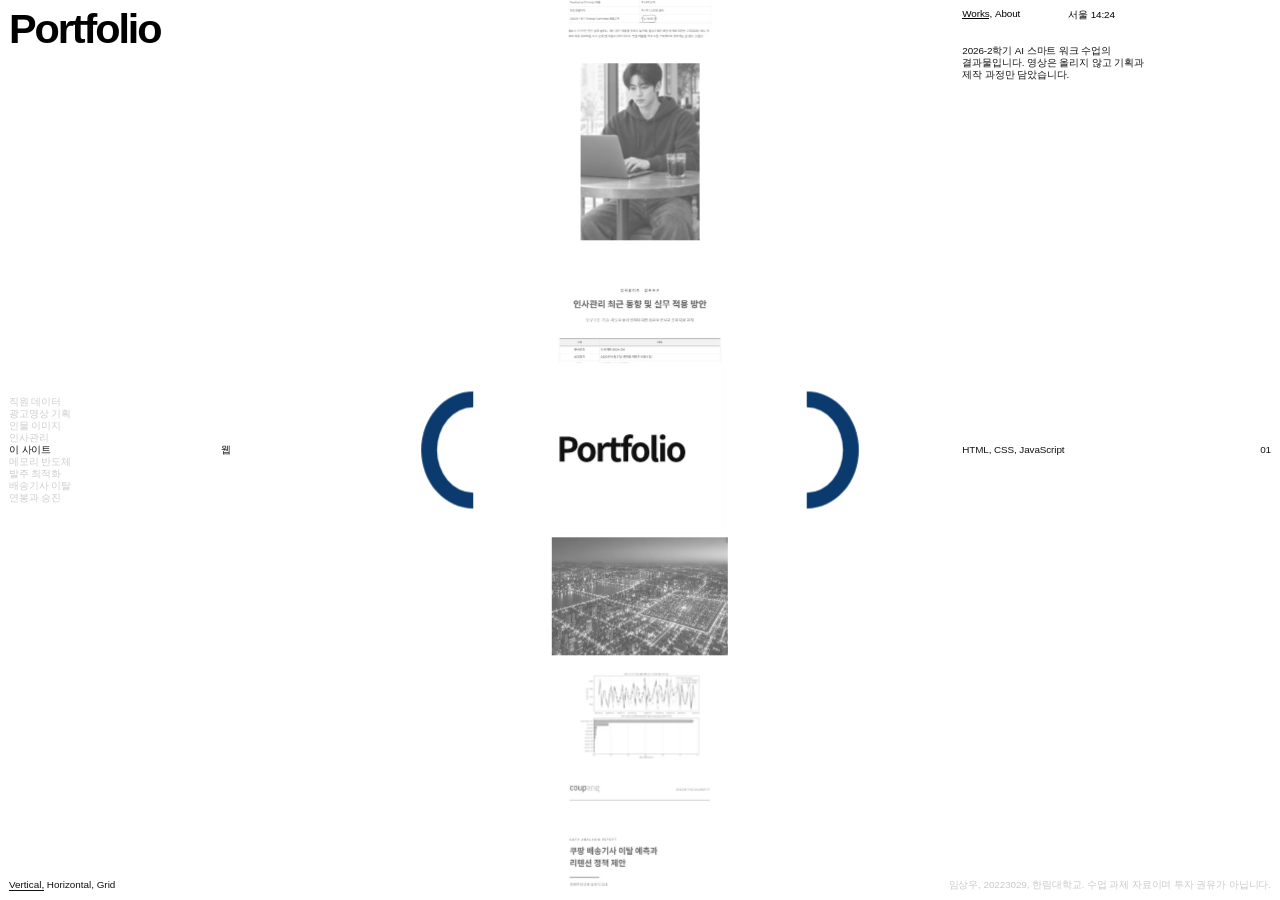
==== index.html @ 0a772821 "Add files via upload" ====
<!doctype html>
<html lang="ko" class="home-html">
<head>
<meta charset="utf-8">
<meta name="viewport" content="width=device-width, initial-scale=1">
<meta name="robots" content="noindex, nofollow">
<title>Portfolio | AI 스마트 워크</title>
<meta name="description" content="2026-2학기 AI 스마트 워크 수업의 결과물입니다.">
<link rel="icon" href="/favicon.svg" type="image/svg+xml">
<link rel="stylesheet" href="/assets/css/main.css">
</head>
<body class="home">
<a class="skip" href="#main">본문으로 건너뛰기</a>
<header id="header">
<a id="header-title" href="/" aria-label="Portfolio"><span>Portfolio</span></a>
<div id="header-right">
<div id="header-menu"><a href="/" class="is-on"><span>Works</span></a><a href="/about/"><span>About</span></a></div>
<div id="header-time"><span></span></div>
<div id="header-contact_"></div>
</div>
</header>
<div id="fix"><p id="fix-de"><span>2026-2학기 AI 스마트 워크 수업의 결과물입니다. 영상은 올리지 않고 기획과 제작 과정만 담았습니다.</span></p></div>
<main id="main" class="page_"><div class="page"><div id="ho-wo" style="--n:9">
<ul id="ho-items">
<li><a class="it" href="/works/personal-site/" aria-label="수업 결과물을 한 곳에 모으기" data-i="0" data-w="18.4" data-a="1" data-grid="1,2,2"><span class="im" style="aspect-ratio:1"><img src="/assets/img/personal-site/card.webp" alt="" width="640" height="640" decoding="async"></span><span class="cap"><span class="cap-t">수업 결과물을 한 곳에 모으기</span><span class="cap-m">웹, 9주차</span></span></a></li>
<li><a class="it" href="/works/semiconductor-report/" aria-label="AI의 심장, 한국 메모리 반도체" data-i="1" data-w="19.6" data-a="1.5" data-grid="1,6,2"><span class="im" style="aspect-ratio:1.5"><img src="/assets/img/semiconductor-report/card.webp" alt="" width="640" height="427" decoding="async"></span><span class="cap"><span class="cap-t">AI의 심장, 한국 메모리 반도체</span><span class="cap-m">종합, 중간 과제</span></span></a></li>
<li><a class="it" href="/works/rocketfresh-order-optimization/" aria-label="폐기와 품절 사이, 신선식품 발주량 정하기" data-i="2" data-w="13.2" data-a="1" data-grid="1,10,1"><span class="im" style="aspect-ratio:1"><img src="/assets/img/rocketfresh-order-optimization/card.webp" alt="" width="640" height="640" decoding="async"></span><span class="cap"><span class="cap-t">폐기와 품절 사이, 신선식품 발주량 정하기</span><span class="cap-m">데이터 분석, 8주차</span></span></a></li>
<li><a class="it" href="/works/driver-attrition-analysis/" aria-label="배송기사 3,000명은 왜 떠나는가" data-i="3" data-w="17.5" data-a="0.8" data-grid="2,4,1"><span class="im" style="aspect-ratio:0.8"><img src="/assets/img/driver-attrition-analysis/card.webp" alt="" width="640" height="800" decoding="async"></span><span class="cap"><span class="cap-t">배송기사 3,000명은 왜 떠나는가</span><span class="cap-m">데이터 분석, 7주차</span></span></a></li>
<li><a class="it" href="/works/promotion-salary-analysis/" aria-label="경력 1년마다 연봉 약 180.6만 원, 승진은 무엇이 가를까" data-i="4" data-w="13.2" data-a="0.67" data-grid="2,8,1"><span class="im" style="aspect-ratio:0.67"><img src="/assets/img/promotion-salary-analysis/card.webp" alt="" width="640" height="955" loading="lazy" decoding="async"></span><span class="cap"><span class="cap-t">경력 1년마다 연봉 약 180.6만 원, 승진은 무엇이 가를까</span><span class="cap-m">데이터 분석, 4-5주차</span></span></a></li>
<li><a class="it" href="/works/employee-data-analysis/" aria-label="직원 10,000명 데이터에 던진 네 가지 질문" data-i="5" data-w="18.4" data-a="1" data-grid="3,1,2"><span class="im" style="aspect-ratio:1"><img src="/assets/img/employee-data-analysis/card.webp" alt="" width="640" height="640" loading="lazy" decoding="async"></span><span class="cap"><span class="cap-t">직원 10,000명 데이터에 던진 네 가지 질문</span><span class="cap-m">데이터 분석</span></span></a></li>
<li><a class="it" href="/works/coupang-ad-video/" aria-label="쿠팡의 사업 확장을 담은 광고영상 기획" data-i="6" data-w="17.5" data-a="0.8" data-grid="3,6,1"><span class="im" style="aspect-ratio:0.8"><img src="/assets/img/coupang-ad-video/card.webp" alt="" width="640" height="800" loading="lazy" decoding="async"></span><span class="cap"><span class="cap-t">쿠팡의 사업 확장을 담은 광고영상 기획</span><span class="cap-m">영상 과제</span></span></a></li>
<li><a class="it" href="/works/image-generation/" aria-label="같은 인물을 8개 시점과 카페 장면으로" data-i="7" data-w="13.2" data-a="0.67" data-grid="4,3,1"><span class="im" style="aspect-ratio:0.67"><img src="/assets/img/image-generation/card.webp" alt="" width="640" height="955" loading="lazy" decoding="async"></span><span class="cap"><span class="cap-t">같은 인물을 8개 시점과 카페 장면으로</span><span class="cap-m">이미지, 3주차</span></span></a></li>
<li><a class="it" href="/works/hr-trend-report/" aria-label="인구, 기술, 제도가 함께 바뀔 때 인사관리는" data-i="8" data-w="19.6" data-a="1.5" data-grid="4,8,2"><span class="im" style="aspect-ratio:1.5"><img src="/assets/img/hr-trend-report/card.webp" alt="" width="640" height="427" loading="lazy" decoding="async"></span><span class="cap"><span class="cap-t">인구, 기술, 제도가 함께 바뀔 때 인사관리는</span><span class="cap-m">보고서, 1주차</span></span></a></li>
</ul>
<div id="ho-wo-0"><div id="ho-wo-0-ti" aria-hidden="true"><div><a href="/works/personal-site/" tabindex="-1">이 사이트</a><a href="/works/semiconductor-report/" tabindex="-1">메모리 반도체</a><a href="/works/rocketfresh-order-optimization/" tabindex="-1">발주 최적화</a><a href="/works/driver-attrition-analysis/" tabindex="-1">배송기사 이탈</a><a href="/works/promotion-salary-analysis/" tabindex="-1">연봉과 승진</a><a href="/works/employee-data-analysis/" tabindex="-1">직원 데이터</a><a href="/works/coupang-ad-video/" tabindex="-1">광고영상 기획</a><a href="/works/image-generation/" tabindex="-1">인물 이미지</a><a href="/works/hr-trend-report/" tabindex="-1">인사관리</a></div></div><div id="ho-wo-0-me_" aria-hidden="true"><div id="ho-wo-0-me"><div><span>웹</span><span>HTML, CSS, JavaScript</span><span>01</span></div><div><span>종합</span><span>GPT, Claude, Google Flow</span><span>02</span></div><div><span>데이터 분석</span><span>Python, pandas, statsmodels</span><span>03</span></div><div><span>데이터 분석</span><span>Python</span><span>04</span></div><div><span>데이터 분석</span><span>Python, scikit-learn, Antigravity</span><span>05</span></div><div><span>데이터 분석</span><span>Python, Claude, ChatGPT</span><span>06</span></div><div><span>영상 과제</span><span></span><span>07</span></div><div><span>이미지</span><span>3주차</span><span>08</span></div><div><span>보고서</span><span>1주차</span><span>09</span></div></div></div></div>
<div id="ho-wo-1"><div id="ho-wo-1-ti" aria-hidden="true"><div><a href="/works/personal-site/" tabindex="-1">이 사이트</a><a href="/works/semiconductor-report/" tabindex="-1">메모리 반도체</a><a href="/works/rocketfresh-order-optimization/" tabindex="-1">발주 최적화</a><a href="/works/driver-attrition-analysis/" tabindex="-1">배송기사 이탈</a><a href="/works/promotion-salary-analysis/" tabindex="-1">연봉과 승진</a><a href="/works/employee-data-analysis/" tabindex="-1">직원 데이터</a><a href="/works/coupang-ad-video/" tabindex="-1">광고영상 기획</a><a href="/works/image-generation/" tabindex="-1">인물 이미지</a><a href="/works/hr-trend-report/" tabindex="-1">인사관리</a></div></div><div id="ho-wo-1-me_" aria-hidden="true"><div id="ho-wo-1-me"><div><div><span>01</span><span>웹</span></div><div><span>02</span><span>종합</span></div><div><span>03</span><span>데이터 분석</span></div><div><span>04</span><span>데이터 분석</span></div><div><span>05</span><span>데이터 분석</span></div><div><span>06</span><span>데이터 분석</span></div><div><span>07</span><span>영상 과제</span></div><div><span>08</span><span>이미지</span></div><div><span>09</span><span>보고서</span></div></div><div class="l"><div></div></div></div></div></div>
<div id="ho-wo-2"><div id="ho-wo-2-cells" style="--rows:5" aria-hidden="true"><div style="grid-area:1/1">01</div><div style="grid-area:1/4">04</div><div style="grid-area:1/5">05</div><div style="grid-area:1/8">08</div><div style="grid-area:1/9">09</div><div style="grid-area:1/11">11</div><div style="grid-area:1/12">12</div><div style="grid-area:2/1">13</div><div style="grid-area:2/2">14</div><div style="grid-area:2/3">15</div><div style="grid-area:2/5">17</div><div style="grid-area:2/6">18</div><div style="grid-area:2/7">19</div><div style="grid-area:2/9">21</div><div style="grid-area:2/10">22</div><div style="grid-area:2/11">23</div><div style="grid-area:2/12">24</div><div style="grid-area:3/3">27</div><div style="grid-area:3/4">28</div><div style="grid-area:3/5">29</div><div style="grid-area:3/7">31</div><div style="grid-area:3/8">32</div><div style="grid-area:3/9">33</div><div style="grid-area:3/10">34</div><div style="grid-area:3/11">35</div><div style="grid-area:3/12">36</div><div style="grid-area:4/1">37</div><div style="grid-area:4/2">38</div><div style="grid-area:4/4">40</div><div style="grid-area:4/5">41</div><div style="grid-area:4/6">42</div><div style="grid-area:4/7">43</div><div style="grid-area:4/10">46</div><div style="grid-area:4/11">47</div><div style="grid-area:4/12">48</div><div style="grid-area:5/1">49</div><div style="grid-area:5/2">50</div><div style="grid-area:5/3">51</div><div style="grid-area:5/4">52</div><div style="grid-area:5/5">53</div><div style="grid-area:5/6">54</div><div style="grid-area:5/7">55</div><div style="grid-area:5/8">56</div><div style="grid-area:5/9">57</div><div style="grid-area:5/10">58</div><div style="grid-area:5/11">59</div><div style="grid-area:5/12">60</div></div><div id="ho-wo-2-ov" aria-hidden="true"><div class="hv" data-i="0"><figure class="r"><img src="/assets/img/personal-site/card.webp" alt="" width="640" height="640" decoding="async"></figure><div class="ti"><div>이 사이트</div></div><div class="me"><div><div>이 사이트</div></div><div><div>웹</div></div><div><div>HTML, CSS, JavaScript</div></div><div><div>02</div></div></div></div><div class="hv" data-i="1"><figure class="r"><img src="/assets/img/semiconductor-report/card.webp" alt="" width="640" height="427" decoding="async"></figure><div class="ti"><div>메모리 반도체</div></div><div class="me"><div><div>메모리 반도체</div></div><div><div>종합</div></div><div><div>GPT, Claude, Google Flow</div></div><div><div>06</div></div></div></div><div class="hv" data-i="2"><figure class="r"><img src="/assets/img/rocketfresh-order-optimization/card.webp" alt="" width="640" height="640" decoding="async"></figure><div class="ti"><div>발주 최적화</div></div><div class="me"><div><div>발주 최적화</div></div><div><div>데이터 분석</div></div><div><div>Python, pandas, statsmodels</div></div><div><div>10</div></div></div></div><div class="hv" data-i="3"><figure class="r"><img src="/assets/img/driver-attrition-analysis/card.webp" alt="" width="640" height="800" decoding="async"></figure><div class="ti"><div>배송기사 이탈</div></div><div class="me"><div><div>배송기사 이탈</div></div><div><div>데이터 분석</div></div><div><div>Python</div></div><div><div>16</div></div></div></div><div class="hv" data-i="4"><figure class="r"><img src="/assets/img/promotion-salary-analysis/card.webp" alt="" width="640" height="955" decoding="async"></figure><div class="ti"><div>연봉과 승진</div></div><div class="me"><div><div>연봉과 승진</div></div><div><div>데이터 분석</div></div><div><div>Python, scikit-learn, Antigravity</div></div><div><div>20</div></div></div></div><div class="hv" data-i="5"><figure class="r"><img src="/assets/img/employee-data-analysis/card.webp" alt="" width="640" height="640" decoding="async"></figure><div class="ti"><div>직원 데이터</div></div><div class="me"><div><div>직원 데이터</div></div><div><div>데이터 분석</div></div><div><div>Python, Claude, ChatGPT</div></div><div><div>25</div></div></div></div><div class="hv" data-i="6"><figure class="r"><img src="/assets/img/coupang-ad-video/card.webp" alt="" width="640" height="800" decoding="async"></figure><div class="ti"><div>광고영상 기획</div></div><div class="me"><div><div>광고영상 기획</div></div><div><div>영상 과제</div></div><div><div></div></div><div><div>30</div></div></div></div><div class="hv" data-i="7"><figure class="r"><img src="/assets/img/image-generation/card.webp" alt="" width="640" height="955" decoding="async"></figure><div class="ti"><div>인물 이미지</div></div><div class="me"><div><div>인물 이미지</div></div><div><div>이미지</div></div><div><div>3주차</div></div><div><div>39</div></div></div></div><div class="hv" data-i="8"><figure class="r"><img src="/assets/img/hr-trend-report/card.webp" alt="" width="640" height="427" decoding="async"></figure><div class="ti"><div>인사관리</div></div><div class="me"><div><div>인사관리</div></div><div><div>보고서</div></div><div><div>1주차</div></div><div><div>44</div></div></div></div></div></div>
<div id="ho-wo-mo" role="group" aria-label="보기 방식"><button type="button" id="ho-wo-mo-0" class="is-on" data-m="0">Vertical,</button> <button type="button" id="ho-wo-mo-1" data-m="1">Horizontal,</button> <button type="button" id="ho-wo-mo-2" data-m="2">Grid</button></div>
<footer id="ho-cp"><span>임상우, 20223029, 한림대학교. 수업 과제 자료이며 투자 권유가 아닙니다.</span></footer>
</div></div></main>
<div id="logo" aria-hidden="true"><svg viewBox="0 0 400 400" fill="none"><g id="logo-r"><path d="M222.2 0A177.8 200 0 0 1 222.2 400V346A123.8 146 0 0 0 222.2 54Z" fill="currentColor"/></g><g id="logo-l"><path d="M177.8 0A177.8 200 0 0 0 177.8 400V346A123.8 146 0 0 1 177.8 54Z" fill="currentColor"/></g></svg></div>
<script src="/assets/js/main.js" defer></script>
</body>
</html>
---- assets/css/main.css ----
/* 색: 베이스 흰색, 본문 검정, 강조 어두운 파랑 하나, 서브 회색, 구분선 */
:root {
  --bg: #ffffff;
  --ink: #111111;
  --navy: #0b3a6f;
  --sub: #64748b;
  --line: #e5e7eb;
  --font: "Malgun Gothic", "맑은 고딕", "Apple SD Gothic Neo", "Noto Sans KR", sans-serif;
  --ease: cubic-bezier(0.2, 0.7, 0.2, 1);

  /* 위계별 크기: 같은 위계는 같은 크기 */
  --fs-mark: clamp(56px, 9vw, 144px);
  --fs-title: clamp(34px, 6.2vw, 92px);
  --fs-statement: clamp(20px, 2.2vw, 30px);
  --fs-info: 28px;
  --fs-body: 16px;
  --fs-small: 13px;

  /* 간격: 8px 단위 */
  --s1: 8px;
  --s2: 16px;
  --s3: 24px;
  --s4: 40px;
  --s5: 64px;
  --s6: 96px;
  --gutter: clamp(20px, 3.2vw, 48px);

  /* 선택기 카드 크기 */
  --cw: clamp(220px, 21vw, 320px);
  --ch: calc(var(--cw) * 1.25);
  --hw: min(42svh, 36vw);
}

*, *::before, *::after { box-sizing: border-box; }
html { -webkit-text-size-adjust: 100%; }
body {
  margin: 0; background: var(--bg); color: var(--ink);
  font-family: var(--font); font-size: var(--fs-body); line-height: 1.7;
  word-break: keep-all; overflow-wrap: break-word;
}
img { display: block; max-width: 100%; height: auto; }
a { color: inherit; text-decoration: none; }
h1, h2, p, ul, ol, dl, dd, figure { margin: 0; }
ul, ol { padding: 0; }
button { font: inherit; color: inherit; }
:focus-visible { outline: 2px solid var(--navy); outline-offset: 3px; }

.wrap { width: 100%; max-width: 1320px; margin: 0 auto; padding-left: var(--gutter); padding-right: var(--gutter); }
.skip { position: absolute; left: var(--s2); top: -64px; background: var(--navy); color: #fff; padding: var(--s1) var(--s2); z-index: 20; }
.skip:focus { top: var(--s1); }

/* ===== 홈과 About: 프로젝트 선택기 (레퍼런스에서 측정한 격자와 동작 값 기준) ===== */
.home-html { font-size: max(0.694444vw, 9px); }
.home-html body { overscroll-behavior: none; }
:root { --g: 1rem; --m-x: 1rem; --m-y: 1rem; --c: calc((100vw - var(--g) * 13) / 12); --expo: cubic-bezier(0.16, 1, 0.3, 1); --expo2: cubic-bezier(0.19, 1, 0.22, 1); }

/* 헤더 */
#header { position: fixed; top: var(--m-y); inset-inline: var(--m-x); display: flex; justify-content: space-between; z-index: 30; pointer-events: none; color: #fff; mix-blend-mode: difference; }
#header-title { display: block; max-width: calc(var(--c) * 2 + var(--g) * 2); overflow: hidden; pointer-events: all; }
#header-title span { display: block; font-size: 4.6rem; font-weight: 700; line-height: 1; letter-spacing: -0.05em; padding-bottom: 0.4rem; transform: translateY(120%); transition: transform 1.1s var(--expo); }
html.is-in #header-title span { transform: none; }
#header-right { display: flex; align-items: flex-start; gap: var(--g); }
#header-right > * { width: var(--c); }
#header-menu, #header-time, #header-contact_ { overflow: hidden; }
#header-menu { display: flex; pointer-events: all; }
#header-menu > a:not(:last-child)::after { content: ",\00a0"; }
#header-menu > a, #header-time > span { display: inline-block; transform: translateY(110%); transition: transform 0.9s var(--expo); }
#header-menu > a { position: relative; height: 1.2lh; line-height: 1; }
#header-menu > a:nth-child(2) { transition-delay: 0.06s; }
#header-time > span { transition-delay: 0.12s; }
html.is-in #header-menu > a, html.is-in #header-time > span { transform: none; }
#header-menu > a span { position: relative; overflow: hidden; }
#header-menu > a span::before { content: ""; position: absolute; left: 0; bottom: 0; width: 100%; height: 1px; border-bottom: 0.1rem solid; transform-origin: right; transform: scaleX(0); transition: transform 0.8s var(--expo2); will-change: transform; }
#header-menu > a.is-on > span::before, #header-menu > a:hover > span::before { transform-origin: left; transform: scaleX(1); }

/* 소개 문구 */
#fix { position: fixed; top: 5rem; right: calc(var(--c) + var(--g) * 3); width: calc(var(--c) * 2); z-index: 25; }
#fix-de { overflow: hidden; }
#fix-de span { display: block; transform: translateY(110%); transition: transform 1s var(--expo) 0.15s; }
html.is-in #fix-de span { transform: none; }
#fix.is-out #fix-de span { transform: translateY(110%); transition-delay: 0s; }

/* 저작권 */
#ho-cp { position: fixed; right: var(--g); bottom: var(--g); max-width: calc(var(--c) * 4 + var(--g) * 3); text-align: right; color: #c9c9c9; z-index: 5; }

/* 보기 전환 */
#ho-wo-mo { position: fixed; left: var(--g); bottom: var(--g); overflow: hidden; z-index: 5; }
#ho-wo-mo > button { position: relative; display: inline-block; font: inherit; color: inherit; background: none; border: 0; padding: 0; cursor: pointer; transform: translateY(110%); transition: transform 0.9s var(--expo); }
#ho-wo-mo > button:nth-child(2) { transition-delay: 0.05s; }
#ho-wo-mo > button:nth-child(3) { transition-delay: 0.1s; }
html.is-in #ho-wo-mo > button { transform: none; }
#ho-wo-mo > button::before { content: ""; position: absolute; left: 0; bottom: 0; width: 100%; height: 1px; border-bottom: 1.34px solid; transform-origin: right; transform: scaleX(0); transition: transform 0.8s var(--expo); }
#ho-wo-mo > button.is-on::before { transform-origin: left; transform: scaleX(1); }

/* 가운데 괄호 */
#logo { position: fixed; top: 50%; left: 50%; transform: translate(-50%, -50%); z-index: 20; pointer-events: none; color: var(--navy); }
#logo > svg { display: block; width: 13rem; aspect-ratio: 1; overflow: visible; }
#logo #logo-l, #logo #logo-r { transition: transform 1s var(--expo); }
#logo.is-spread #logo-l { transform: translate(-137%); }
#logo.is-spread #logo-r { transform: translate(137%); }

/* 항목 */
#ho-items { list-style: none; margin: 0; padding: 0; }
.it { display: block; }
.im { position: relative; display: block; overflow: hidden; background: #f3f4f6; }
.im img { display: block; width: 100%; height: 100%; object-fit: cover; }

/* ----- 데스크톱: 한 화면에 고정된 선택기 ----- */
html.desk, html.desk body { height: 100svh; overflow: hidden; }
html.desk body { font-size: 1.1rem; line-height: 1.2; letter-spacing: -0.01em; }
html.desk main#main { position: absolute; inset: 0; overflow: hidden; }
html.desk .page, html.desk #ho-wo { position: absolute; inset: 0; }
html.desk .it { position: absolute; left: 0; top: 0; transform-origin: 50% 50%; will-change: transform, opacity; }
html.desk .im { position: absolute; inset: 0; }
html.desk .im img { position: absolute; left: 0; top: -5%; height: 110%; }
html.desk .cap { display: none; }
html.desk .it.is-hv .im::after { content: ""; position: absolute; inset: 0.1rem; border: 0.1rem solid rgba(0, 0, 0, 0.1); }

html.desk #ho-wo-0, html.desk #ho-wo-1, html.desk #ho-wo-2 { position: absolute; inset: 0; pointer-events: none; }
html.desk #ho-wo-0 a, html.desk #ho-wo-1 a { pointer-events: auto; }

/* Vertical: 왼쪽 목록과 가운데 메타 줄 */
#ho-wo-0-ti { position: fixed; top: 50%; left: var(--g); width: calc(var(--c) * 2 + var(--g)); height: calc(var(--n) * 1.32rem); transform: translateY(-50%); overflow: hidden; line-height: 1.2; z-index: 4; }
#ho-wo-0-ti > div { display: flex; flex-direction: column; align-items: flex-start; transform: translateY(110%); transition: transform 1s var(--expo); }
#ho-wo-0-ti a { display: block; white-space: nowrap; opacity: 0.21; }
#ho-wo-0-me_ { position: fixed; top: 50%; left: calc(var(--c) * 2 + var(--g) * 3); width: calc(var(--c) * 10 + var(--g) * 9); height: 1.32rem; overflow: hidden; pointer-events: none; line-height: 1.2; transform: translateY(-50%); z-index: 4; }
#ho-wo-0-me { position: absolute; inset: 0; transform: translateY(110%); transition: transform 1s var(--expo); }
#ho-wo-0-me > div { position: absolute; display: flex; opacity: 0; top: 50%; left: 0; transform: translateY(-50%); white-space: nowrap; }
#ho-wo-0-me > div.is-on { opacity: 1; }
#ho-wo-0-me > div > span:first-child { width: calc(var(--c) * 7 + var(--g) * 7); }
#ho-wo-0-me > div > span:nth-child(2) { width: calc(var(--c) * 2 + var(--g) * 2); }
#ho-wo-0-me > div > span:nth-child(3) { width: var(--c); text-align: right; }
#ho-wo[data-mode="0"] #ho-wo-0-ti > div, #ho-wo[data-mode="0"] #ho-wo-0-me { transform: none; }

/* Horizontal: 오른쪽 아래 목록과 메타 줄 */
#ho-wo-1-ti { position: fixed; right: var(--g); bottom: calc(11.825rem - var(--n) * 0.66rem); width: calc(var(--c) * 3 + var(--g) * 2); height: calc(var(--n) * 1.32rem); overflow: hidden; line-height: 1.2; z-index: 4; }
#ho-wo-1-ti > div { display: flex; flex-direction: column; align-items: flex-start; transform: translateY(110%); transition: transform 1s var(--expo); }
#ho-wo-1-ti a { display: block; white-space: nowrap; opacity: 0.21; }
#ho-wo-1-me_ { position: fixed; right: var(--g); bottom: var(--g); width: calc(var(--c) * 6 + var(--g) * 5); height: 24.5rem; pointer-events: none; z-index: 4; }
#ho-wo-1-me { position: absolute; overflow: hidden; width: 100%; height: 1.32rem; top: calc(50% + 1.425rem); left: 0; transform: translateY(-50%); }
#ho-wo-1-me > div:first-child { position: absolute; inset: 0; transform: translateY(110%); transition: transform 1s var(--expo); }
#ho-wo-1-me > div:first-child > div { position: absolute; display: flex; opacity: 0; justify-content: space-between; width: 100%; height: 100%; top: 0; left: 0; }
#ho-wo-1-me > div:first-child > div.is-on { opacity: 1; }
#ho-wo-1-me .l { position: absolute; bottom: 0; width: 100%; }
#ho-wo-1-me .l > div { border-bottom: 1px solid #c9c9c9; transform-origin: right; transform: scaleX(0); transition: transform 0.8s var(--expo); }
#ho-wo[data-mode="1"] #ho-wo-1-me .l > div { transform-origin: left; transform: scaleX(1); }
#ho-wo[data-mode="1"] #ho-wo-1-ti > div, #ho-wo[data-mode="1"] #ho-wo-1-me > div:first-child { transform: none; }

/* Grid: 칸 번호와 가운데 미리보기 */
#ho-wo-2-cells { position: absolute; left: 0; top: 0; width: 100%; padding: calc(var(--g) * 3) var(--g); display: grid; grid-template-columns: repeat(12, var(--c)); grid-auto-rows: var(--ch, 163px); gap: 8rem var(--g); opacity: 0; transition: opacity 0.8s var(--expo); will-change: transform; }
#ho-wo-2-cells > div { opacity: 0.3; }
#ho-wo[data-mode="2"] #ho-wo-2-cells { opacity: 1; }
#ho-wo-2-ov { pointer-events: none; }
.hv .r { position: fixed; top: 50%; left: 50%; width: var(--c); margin: 0; overflow: hidden; z-index: 2; transform: translate(-50%, -50%); clip-path: inset(50%); transition: clip-path 0.8s var(--expo); }
.hv.is-on .r { clip-path: inset(0%); }
.hv .r img { display: block; width: 100%; height: auto; transform: scale(1.15); transition: transform 1.6s var(--expo); }
.hv.is-on .r img { transform: scale(1); }
.hv .ti { position: fixed; bottom: 0; left: 50%; transform: translateX(-50%); font-size: 8rem; line-height: 1; letter-spacing: -0.03em; white-space: nowrap; text-align: center; overflow: hidden; padding-bottom: 0.6rem; z-index: 3; }
.hv .ti > div { transform: translateY(110%); transition: transform 0.9s var(--expo); }
.hv .me { position: fixed; top: 50%; left: var(--g); right: var(--g); display: flex; gap: var(--g); transform: translateY(-50%); z-index: 3; white-space: nowrap; }
.hv .me > div { overflow: hidden; }
.hv .me > div:first-child, .hv .me > div:nth-child(2) { width: calc(var(--c) * 2 + var(--g)); }
.hv .me > div:nth-child(3) { margin-left: calc(var(--c) * 5 + var(--g) * 5); }
.hv .me > div:nth-child(4) { margin-left: auto; }
.hv .me > div > div { transform: translateY(110%); transition: transform 0.9s var(--expo); }

/* About */
.about-page #header-title span { font-size: 2.6rem; padding-bottom: 0.2rem; }
.ab #ab-co-ma { position: relative; padding: 5rem var(--g) 0; letter-spacing: -0.03em; font-size: 4rem; line-height: 1.3; }
.ab #ab-co-ma > div { width: calc(var(--c) * 7.525 + var(--g) * 6); }
.ab #ab-co-ma p + p { margin-top: 1lh; }

/* ----- 모바일과 스크립트 없음: 위에서 아래로 읽는 격자 ----- */
html:not(.desk).home-html { font-size: 100%; }
html:not(.desk) #header { position: static; mix-blend-mode: normal; color: var(--ink); display: grid; gap: var(--s2); padding: var(--s3) var(--gutter) var(--s2); pointer-events: auto; }
html:not(.desk) #header-title span, html:not(.desk) #header-menu > a, html:not(.desk) #header-time > span { transform: none; }
html:not(.desk) #header-title { max-width: none; }
html:not(.desk) #header-title span { font-size: 44px; }
html:not(.desk) #header-right { gap: var(--s3); }
html:not(.desk) #header-right > * { width: auto; }
html:not(.desk) #header-menu > a span::before { display: none; }
html:not(.desk) #header-time, html:not(.desk) #header-contact_ { display: none; }
html:not(.desk) #fix { position: static; width: auto; padding: 0 var(--gutter) var(--s4); font-size: 14px; color: var(--sub); }
html:not(.desk) #fix-de span { transform: none; }
html:not(.desk) #ho-items { display: grid; grid-template-columns: repeat(2, minmax(0, 1fr)); gap: var(--s4) var(--s2); padding: 0 var(--gutter); }
html:not(.desk) .im { width: 100%; }
html:not(.desk) .cap { display: block; margin-top: var(--s1); }
html:not(.desk) .cap-t { display: block; font-weight: 700; line-height: 1.4; letter-spacing: -0.02em; }
html:not(.desk) .cap-m { display: block; margin-top: 4px; color: var(--sub); font-size: var(--fs-small); }
html:not(.desk) #ho-wo-0, html:not(.desk) #ho-wo-1, html:not(.desk) #ho-wo-2, html:not(.desk) #ho-wo-mo, html:not(.desk) #logo { display: none; }
html:not(.desk) #ho-cp { position: static; max-width: none; text-align: left; padding: var(--s5) var(--gutter) var(--s4); font-size: var(--fs-small); color: var(--sub); }
html:not(.desk) .ab #ab-co-ma { font-size: 24px; padding: var(--s3) var(--gutter) 0; }
html:not(.desk) .ab #ab-co-ma > div { width: auto; }
@media (min-width: 641px) and (max-width: 960px) { html:not(.desk) #ho-items { grid-template-columns: repeat(3, minmax(0, 1fr)); } }

/* ===== 상세 페이지 ===== */
.bar { display: flex; justify-content: space-between; align-items: center; height: 72px; padding: 0 var(--gutter); max-width: 1320px; margin: 0 auto; }
.bar-mark { font-weight: 700; font-size: 18px; }
.bar nav { display: flex; gap: var(--s3); }
.bar nav a { border-bottom: 1px solid transparent; }
.bar nav a:hover { color: var(--navy); border-bottom-color: var(--navy); }

.c-hero { padding-top: var(--s5); }
.c-count { color: var(--sub); font-size: var(--fs-small); }
.c-title { margin-top: var(--s3); font-size: var(--fs-title); font-weight: 700; line-height: 1.14; letter-spacing: -0.04em; max-width: 13em; }
.c-meta { display: grid; grid-template-columns: repeat(auto-fit, minmax(160px, 1fr)); gap: var(--s3); margin-top: var(--s5); padding-top: var(--s2); border-top: 1px solid var(--ink); }
.c-meta dt { font-size: var(--fs-small); font-weight: 700; }
.c-meta dd { margin: 4px 0 0; color: var(--sub); font-size: 14px; }
.c-lead { margin-top: var(--s5); }
.c-lead p { font-size: var(--fs-statement); line-height: 1.5; letter-spacing: -0.02em; max-width: 24em; }
.c-lead-link { margin-top: var(--s3); color: var(--sub); }
.c-full { margin: var(--s5) 0 0; }
.c-full img { width: 100%; }
.c-full figcaption { margin-top: var(--s1); color: var(--sub); font-size: var(--fs-small); }
.zoom { display: block; cursor: zoom-in; }

.c-grid { display: grid; grid-template-columns: minmax(120px, 1fr) 3fr; gap: var(--s4); padding-top: var(--s6); }
.c-label { font-size: var(--fs-small); font-weight: 700; line-height: 1.7; padding-top: 8px; }
.c-statement { font-size: var(--fs-statement); line-height: 1.5; letter-spacing: -0.02em; max-width: 26em; }
.steps { list-style: none; margin: 0; max-width: 760px; border-top: 1px solid var(--line); }
.steps li { display: grid; grid-template-columns: 56px minmax(0, 1fr); gap: var(--s2); padding: var(--s2) 0; border-bottom: 1px solid var(--line); }
.steps .n { color: var(--sub); font-size: 14px; line-height: 1.9; }
.steps .t { font-size: 18px; line-height: 1.7; }
.steps.plain li { grid-template-columns: minmax(0, 1fr); }
.steps.plain .n { display: none; }

.result { padding-top: var(--s6); }
.result .note { margin-top: var(--s1); color: var(--sub); }
.gal { display: grid; gap: var(--s3); margin-top: var(--s4); }
.gal.landscape { grid-template-columns: 1fr; }
.gal.landscape.two { grid-template-columns: repeat(2, minmax(0, 1fr)); }
.gal.portrait { grid-template-columns: repeat(3, minmax(0, 1fr)); }
.gal figure img { width: 100%; border: 1px solid var(--line); }
.gal.portrait figure img { aspect-ratio: 3 / 4; object-fit: contain; background: #fff; }
figcaption { margin-top: var(--s1); color: var(--sub); font-size: var(--fs-small); line-height: 1.5; }

.c-next { margin-top: var(--s6); padding-bottom: var(--s6); }
.c-next::before { content: ""; display: block; border-top: 1px solid var(--line); margin-bottom: var(--s4); }
.c-next a { display: block; }
.c-next-label { display: block; color: var(--sub); font-size: var(--fs-small); }
.c-next-title { display: block; margin-top: var(--s2); font-size: var(--fs-title); font-weight: 700; line-height: 1.14; letter-spacing: -0.04em; max-width: 13em; }
.c-next a:hover .c-next-title { color: var(--navy); }

/* 확대 보기 */
dialog.lb { border: 0; padding: 0; background: transparent; max-width: 96vw; max-height: 96vh; }
dialog.lb::backdrop { background: rgba(17, 17, 17, 0.82); }
dialog.lb img { max-width: 96vw; max-height: 92vh; width: auto; height: auto; background: #fff; }
dialog.lb button { display: block; margin: 0 0 var(--s1) auto; font-size: 14px; color: #fff; background: transparent; border: 1px solid #fff; border-radius: 4px; padding: 6px 12px; cursor: pointer; }

@media (max-width: 960px) {
  .c-grid { grid-template-columns: 1fr; gap: var(--s2); padding-top: var(--s5); }
  .gal.portrait { grid-template-columns: repeat(2, minmax(0, 1fr)); }
}
@media (max-width: 640px) {
  .gal.landscape.two { grid-template-columns: 1fr; }
  .steps li { grid-template-columns: 40px minmax(0, 1fr); }
}
@media (prefers-reduced-motion: reduce) {
  #header-title span, #header-menu > a, #header-time > span, #fix-de span, #ho-wo-mo > button, #logo #logo-l, #logo #logo-r { transition: none !important; }
}
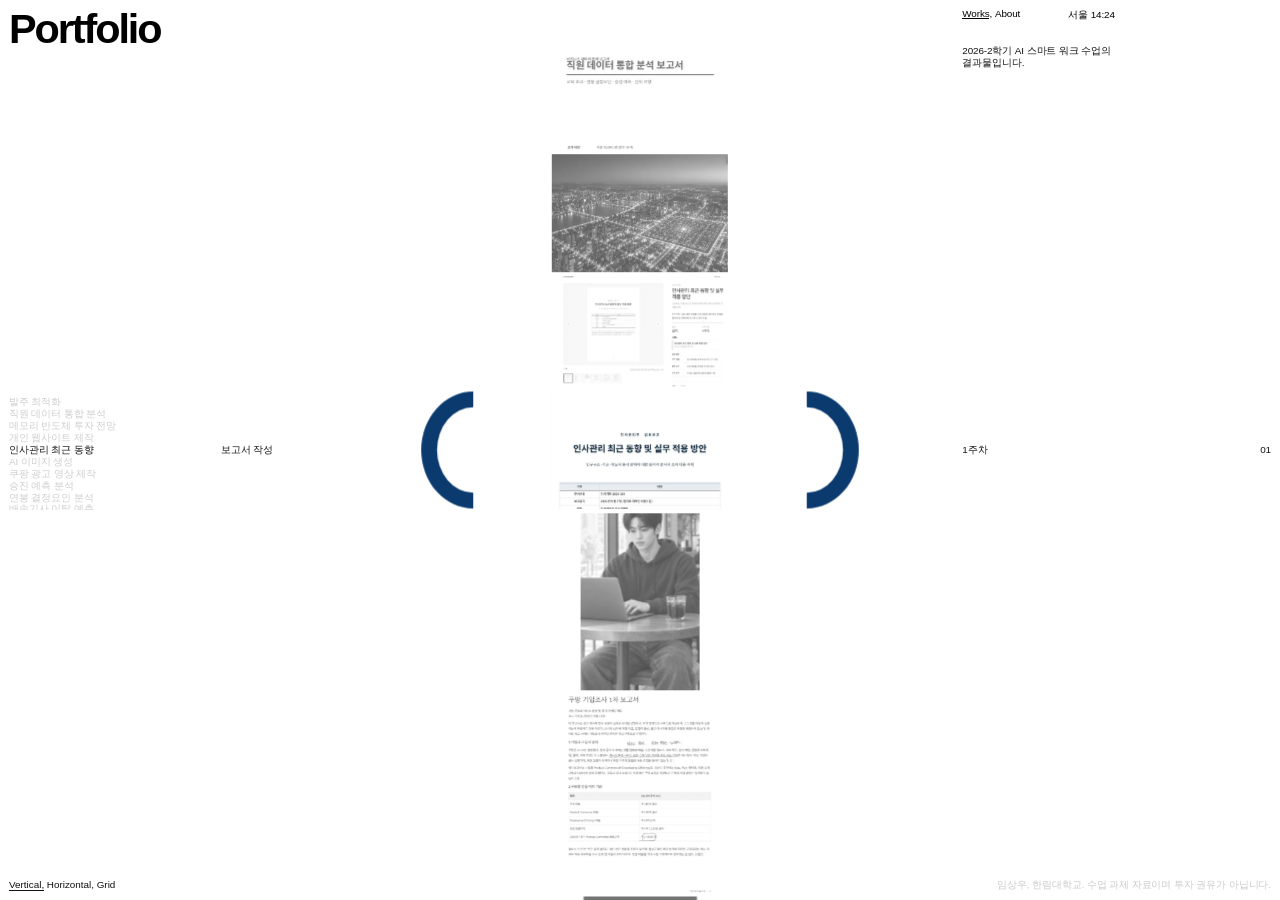
==== commit 508f42f0: "사이트 내용 정리와 개인 웹사이트 제작 항목 추가 프롬프트를 사용 프롬프트 형식으로 재정리하고, 문의하기와 상세 페이지 개편을 반영. 웹사이트 구축 섹션에 개인 웹사이트 제작 항목" ====
--- a/index.html
+++ b/index.html
@@ -6,6 +6,10 @@
 <meta name="robots" content="noindex, nofollow">
 <title>Portfolio | AI 스마트 워크</title>
 <meta name="description" content="2026-2학기 AI 스마트 워크 수업의 결과물입니다.">
+<meta property="og:title" content="Portfolio | AI 스마트 워크">
+<meta property="og:description" content="2026-2학기 AI 스마트 워크 수업의 결과물입니다.">
+<meta property="og:type" content="website">
+<meta name="theme-color" content="#ffffff">
 <link rel="icon" href="/favicon.svg" type="image/svg+xml">
 <link rel="stylesheet" href="/assets/css/main.css">
 </head>
@@ -19,24 +23,25 @@
 <div id="header-contact_"></div>
 </div>
 </header>
-<div id="fix"><p id="fix-de"><span>2026-2학기 AI 스마트 워크 수업의 결과물입니다. 영상은 올리지 않고 기획과 제작 과정만 담았습니다.</span></p></div>
-<main id="main" class="page_"><div class="page"><div id="ho-wo" style="--n:9">
+<div id="fix"><p id="fix-de"><span>2026-2학기 AI 스마트 워크 수업의 결과물입니다.</span></p></div>
+<main id="main" class="page_"><div class="page"><div id="ho-wo" style="--n:10">
 <ul id="ho-items">
-<li><a class="it" href="/works/personal-site/" aria-label="수업 결과물을 한 곳에 모으기" data-i="0" data-w="18.4" data-a="1" data-grid="1,2,2"><span class="im" style="aspect-ratio:1"><img src="/assets/img/personal-site/card.webp" alt="" width="640" height="640" decoding="async"></span><span class="cap"><span class="cap-t">수업 결과물을 한 곳에 모으기</span><span class="cap-m">웹, 9주차</span></span></a></li>
-<li><a class="it" href="/works/semiconductor-report/" aria-label="AI의 심장, 한국 메모리 반도체" data-i="1" data-w="19.6" data-a="1.5" data-grid="1,6,2"><span class="im" style="aspect-ratio:1.5"><img src="/assets/img/semiconductor-report/card.webp" alt="" width="640" height="427" decoding="async"></span><span class="cap"><span class="cap-t">AI의 심장, 한국 메모리 반도체</span><span class="cap-m">종합, 중간 과제</span></span></a></li>
-<li><a class="it" href="/works/rocketfresh-order-optimization/" aria-label="폐기와 품절 사이, 신선식품 발주량 정하기" data-i="2" data-w="13.2" data-a="1" data-grid="1,10,1"><span class="im" style="aspect-ratio:1"><img src="/assets/img/rocketfresh-order-optimization/card.webp" alt="" width="640" height="640" decoding="async"></span><span class="cap"><span class="cap-t">폐기와 품절 사이, 신선식품 발주량 정하기</span><span class="cap-m">데이터 분석, 8주차</span></span></a></li>
-<li><a class="it" href="/works/driver-attrition-analysis/" aria-label="배송기사 3,000명은 왜 떠나는가" data-i="3" data-w="17.5" data-a="0.8" data-grid="2,4,1"><span class="im" style="aspect-ratio:0.8"><img src="/assets/img/driver-attrition-analysis/card.webp" alt="" width="640" height="800" decoding="async"></span><span class="cap"><span class="cap-t">배송기사 3,000명은 왜 떠나는가</span><span class="cap-m">데이터 분석, 7주차</span></span></a></li>
-<li><a class="it" href="/works/promotion-salary-analysis/" aria-label="경력 1년마다 연봉 약 180.6만 원, 승진은 무엇이 가를까" data-i="4" data-w="13.2" data-a="0.67" data-grid="2,8,1"><span class="im" style="aspect-ratio:0.67"><img src="/assets/img/promotion-salary-analysis/card.webp" alt="" width="640" height="955" loading="lazy" decoding="async"></span><span class="cap"><span class="cap-t">경력 1년마다 연봉 약 180.6만 원, 승진은 무엇이 가를까</span><span class="cap-m">데이터 분석, 4-5주차</span></span></a></li>
-<li><a class="it" href="/works/employee-data-analysis/" aria-label="직원 10,000명 데이터에 던진 네 가지 질문" data-i="5" data-w="18.4" data-a="1" data-grid="3,1,2"><span class="im" style="aspect-ratio:1"><img src="/assets/img/employee-data-analysis/card.webp" alt="" width="640" height="640" loading="lazy" decoding="async"></span><span class="cap"><span class="cap-t">직원 10,000명 데이터에 던진 네 가지 질문</span><span class="cap-m">데이터 분석</span></span></a></li>
-<li><a class="it" href="/works/coupang-ad-video/" aria-label="쿠팡의 사업 확장을 담은 광고영상 기획" data-i="6" data-w="17.5" data-a="0.8" data-grid="3,6,1"><span class="im" style="aspect-ratio:0.8"><img src="/assets/img/coupang-ad-video/card.webp" alt="" width="640" height="800" loading="lazy" decoding="async"></span><span class="cap"><span class="cap-t">쿠팡의 사업 확장을 담은 광고영상 기획</span><span class="cap-m">영상 과제</span></span></a></li>
-<li><a class="it" href="/works/image-generation/" aria-label="같은 인물을 8개 시점과 카페 장면으로" data-i="7" data-w="13.2" data-a="0.67" data-grid="4,3,1"><span class="im" style="aspect-ratio:0.67"><img src="/assets/img/image-generation/card.webp" alt="" width="640" height="955" loading="lazy" decoding="async"></span><span class="cap"><span class="cap-t">같은 인물을 8개 시점과 카페 장면으로</span><span class="cap-m">이미지, 3주차</span></span></a></li>
-<li><a class="it" href="/works/hr-trend-report/" aria-label="인구, 기술, 제도가 함께 바뀔 때 인사관리는" data-i="8" data-w="19.6" data-a="1.5" data-grid="4,8,2"><span class="im" style="aspect-ratio:1.5"><img src="/assets/img/hr-trend-report/card.webp" alt="" width="640" height="427" loading="lazy" decoding="async"></span><span class="cap"><span class="cap-t">인구, 기술, 제도가 함께 바뀔 때 인사관리는</span><span class="cap-m">보고서, 1주차</span></span></a></li>
+<li><a class="it" href="/works/hr-trend-report/" aria-label="인사관리 최근 동향 및 실무 적용 방안" data-i="0" data-w="19.6" data-a="1.5" data-grid="1,2,2"><span class="im" style="aspect-ratio:1.5"><img src="/assets/img/hr-trend-report/card.webp" alt="" width="640" height="427" decoding="async"></span><span class="cap"><span class="cap-t">인사관리 최근 동향 및 실무 적용 방안</span><span class="cap-m">보고서 작성, 1주차</span></span></a></li>
+<li><a class="it" href="/works/image-generation/" aria-label="AI 이미지 생성" data-i="1" data-w="13.2" data-a="0.67" data-grid="1,6,1"><span class="im" style="aspect-ratio:0.67"><img src="/assets/img/image-generation/card.webp" alt="" width="640" height="955" decoding="async"></span><span class="cap"><span class="cap-t">AI 이미지 생성</span><span class="cap-m">이미지 및 영상 생성, 3주차</span></span></a></li>
+<li><a class="it" href="/works/coupang-ad-video/" aria-label="쿠팡 광고 영상 제작 보고서" data-i="2" data-w="17.5" data-a="0.8" data-grid="1,9,1"><span class="im" style="aspect-ratio:0.8"><img src="/assets/img/coupang-ad-video/card.webp" alt="" width="640" height="800" decoding="async"></span><span class="cap"><span class="cap-t">쿠팡 광고 영상 제작 보고서</span><span class="cap-m">이미지 및 영상 생성</span></span></a></li>
+<li><a class="it" href="/works/promotion-salary-analysis/" aria-label="승진 예측 및 핵심 요인 분석 보고서" data-i="3" data-w="13.2" data-a="0.67" data-grid="2,4,1"><span class="im" style="aspect-ratio:0.67"><img src="/assets/img/promotion-salary-analysis/card.webp" alt="" width="640" height="955" decoding="async"></span><span class="cap"><span class="cap-t">승진 예측 및 핵심 요인 분석 보고서</span><span class="cap-m">데이터 분석, 4-5주차</span></span></a></li>
+<li><a class="it" href="/works/salary-determinants-analysis/" aria-label="연봉 결정요인 분석 결과 보고서" data-i="4" data-w="13.2" data-a="0.71" data-grid="2,8,1"><span class="im" style="aspect-ratio:0.71"><img src="/assets/img/salary-determinants-analysis/card.webp" alt="" width="640" height="901" loading="lazy" decoding="async"></span><span class="cap"><span class="cap-t">연봉 결정요인 분석 결과 보고서</span><span class="cap-m">데이터 분석, 4-5주차</span></span></a></li>
+<li><a class="it" href="/works/driver-attrition-analysis/" aria-label="쿠팡 배송기사 이탈 예측과 리텐션 정책 제안" data-i="5" data-w="17.5" data-a="0.8" data-grid="2,11,1"><span class="im" style="aspect-ratio:0.8"><img src="/assets/img/driver-attrition-analysis/card.webp" alt="" width="640" height="800" loading="lazy" decoding="async"></span><span class="cap"><span class="cap-t">쿠팡 배송기사 이탈 예측과 리텐션 정책 제안</span><span class="cap-m">데이터 분석, 7주차</span></span></a></li>
+<li><a class="it" href="/works/rocketfresh-order-optimization/" aria-label="로켓프레시 신선식품 발주 최적화" data-i="6" data-w="13.2" data-a="1" data-grid="3,1,1"><span class="im" style="aspect-ratio:1"><img src="/assets/img/rocketfresh-order-optimization/card.webp" alt="" width="640" height="640" loading="lazy" decoding="async"></span><span class="cap"><span class="cap-t">로켓프레시 신선식품 발주 최적화</span><span class="cap-m">데이터 분석, 8주차</span></span></a></li>
+<li><a class="it" href="/works/employee-data-analysis/" aria-label="직원 데이터 통합 분석 보고서" data-i="7" data-w="18.4" data-a="1" data-grid="3,6,2"><span class="im" style="aspect-ratio:1"><img src="/assets/img/employee-data-analysis/card.webp" alt="" width="640" height="640" loading="lazy" decoding="async"></span><span class="cap"><span class="cap-t">직원 데이터 통합 분석 보고서</span><span class="cap-m">데이터 분석</span></span></a></li>
+<li><a class="it" href="/works/semiconductor-report/" aria-label="한국 메모리 반도체 투자 전망" data-i="8" data-w="19.6" data-a="1.5" data-grid="4,3,2"><span class="im" style="aspect-ratio:1.5"><img src="/assets/img/semiconductor-report/card.webp" alt="" width="640" height="427" loading="lazy" decoding="async"></span><span class="cap"><span class="cap-t">한국 메모리 반도체 투자 전망</span><span class="cap-m">중간고사 - 기능 종합 활용, 중간고사</span></span></a></li>
+<li><a class="it" href="/works/personal-website/" aria-label="개인 웹사이트 제작" data-i="9" data-w="18.4" data-a="1.5" data-grid="4,9,2"><span class="im" style="aspect-ratio:1.5"><img src="/assets/img/personal-website/card.webp" alt="" width="640" height="427" loading="lazy" decoding="async"></span><span class="cap"><span class="cap-t">개인 웹사이트 제작</span><span class="cap-m">웹사이트 구축, 9주차</span></span></a></li>
 </ul>
-<div id="ho-wo-0"><div id="ho-wo-0-ti" aria-hidden="true"><div><a href="/works/personal-site/" tabindex="-1">이 사이트</a><a href="/works/semiconductor-report/" tabindex="-1">메모리 반도체</a><a href="/works/rocketfresh-order-optimization/" tabindex="-1">발주 최적화</a><a href="/works/driver-attrition-analysis/" tabindex="-1">배송기사 이탈</a><a href="/works/promotion-salary-analysis/" tabindex="-1">연봉과 승진</a><a href="/works/employee-data-analysis/" tabindex="-1">직원 데이터</a><a href="/works/coupang-ad-video/" tabindex="-1">광고영상 기획</a><a href="/works/image-generation/" tabindex="-1">인물 이미지</a><a href="/works/hr-trend-report/" tabindex="-1">인사관리</a></div></div><div id="ho-wo-0-me_" aria-hidden="true"><div id="ho-wo-0-me"><div><span>웹</span><span>HTML, CSS, JavaScript</span><span>01</span></div><div><span>종합</span><span>GPT, Claude, Google Flow</span><span>02</span></div><div><span>데이터 분석</span><span>Python, pandas, statsmodels</span><span>03</span></div><div><span>데이터 분석</span><span>Python</span><span>04</span></div><div><span>데이터 분석</span><span>Python, scikit-learn, Antigravity</span><span>05</span></div><div><span>데이터 분석</span><span>Python, Claude, ChatGPT</span><span>06</span></div><div><span>영상 과제</span><span></span><span>07</span></div><div><span>이미지</span><span>3주차</span><span>08</span></div><div><span>보고서</span><span>1주차</span><span>09</span></div></div></div></div>
-<div id="ho-wo-1"><div id="ho-wo-1-ti" aria-hidden="true"><div><a href="/works/personal-site/" tabindex="-1">이 사이트</a><a href="/works/semiconductor-report/" tabindex="-1">메모리 반도체</a><a href="/works/rocketfresh-order-optimization/" tabindex="-1">발주 최적화</a><a href="/works/driver-attrition-analysis/" tabindex="-1">배송기사 이탈</a><a href="/works/promotion-salary-analysis/" tabindex="-1">연봉과 승진</a><a href="/works/employee-data-analysis/" tabindex="-1">직원 데이터</a><a href="/works/coupang-ad-video/" tabindex="-1">광고영상 기획</a><a href="/works/image-generation/" tabindex="-1">인물 이미지</a><a href="/works/hr-trend-report/" tabindex="-1">인사관리</a></div></div><div id="ho-wo-1-me_" aria-hidden="true"><div id="ho-wo-1-me"><div><div><span>01</span><span>웹</span></div><div><span>02</span><span>종합</span></div><div><span>03</span><span>데이터 분석</span></div><div><span>04</span><span>데이터 분석</span></div><div><span>05</span><span>데이터 분석</span></div><div><span>06</span><span>데이터 분석</span></div><div><span>07</span><span>영상 과제</span></div><div><span>08</span><span>이미지</span></div><div><span>09</span><span>보고서</span></div></div><div class="l"><div></div></div></div></div></div>
-<div id="ho-wo-2"><div id="ho-wo-2-cells" style="--rows:5" aria-hidden="true"><div style="grid-area:1/1">01</div><div style="grid-area:1/4">04</div><div style="grid-area:1/5">05</div><div style="grid-area:1/8">08</div><div style="grid-area:1/9">09</div><div style="grid-area:1/11">11</div><div style="grid-area:1/12">12</div><div style="grid-area:2/1">13</div><div style="grid-area:2/2">14</div><div style="grid-area:2/3">15</div><div style="grid-area:2/5">17</div><div style="grid-area:2/6">18</div><div style="grid-area:2/7">19</div><div style="grid-area:2/9">21</div><div style="grid-area:2/10">22</div><div style="grid-area:2/11">23</div><div style="grid-area:2/12">24</div><div style="grid-area:3/3">27</div><div style="grid-area:3/4">28</div><div style="grid-area:3/5">29</div><div style="grid-area:3/7">31</div><div style="grid-area:3/8">32</div><div style="grid-area:3/9">33</div><div style="grid-area:3/10">34</div><div style="grid-area:3/11">35</div><div style="grid-area:3/12">36</div><div style="grid-area:4/1">37</div><div style="grid-area:4/2">38</div><div style="grid-area:4/4">40</div><div style="grid-area:4/5">41</div><div style="grid-area:4/6">42</div><div style="grid-area:4/7">43</div><div style="grid-area:4/10">46</div><div style="grid-area:4/11">47</div><div style="grid-area:4/12">48</div><div style="grid-area:5/1">49</div><div style="grid-area:5/2">50</div><div style="grid-area:5/3">51</div><div style="grid-area:5/4">52</div><div style="grid-area:5/5">53</div><div style="grid-area:5/6">54</div><div style="grid-area:5/7">55</div><div style="grid-area:5/8">56</div><div style="grid-area:5/9">57</div><div style="grid-area:5/10">58</div><div style="grid-area:5/11">59</div><div style="grid-area:5/12">60</div></div><div id="ho-wo-2-ov" aria-hidden="true"><div class="hv" data-i="0"><figure class="r"><img src="/assets/img/personal-site/card.webp" alt="" width="640" height="640" decoding="async"></figure><div class="ti"><div>이 사이트</div></div><div class="me"><div><div>이 사이트</div></div><div><div>웹</div></div><div><div>HTML, CSS, JavaScript</div></div><div><div>02</div></div></div></div><div class="hv" data-i="1"><figure class="r"><img src="/assets/img/semiconductor-report/card.webp" alt="" width="640" height="427" decoding="async"></figure><div class="ti"><div>메모리 반도체</div></div><div class="me"><div><div>메모리 반도체</div></div><div><div>종합</div></div><div><div>GPT, Claude, Google Flow</div></div><div><div>06</div></div></div></div><div class="hv" data-i="2"><figure class="r"><img src="/assets/img/rocketfresh-order-optimization/card.webp" alt="" width="640" height="640" decoding="async"></figure><div class="ti"><div>발주 최적화</div></div><div class="me"><div><div>발주 최적화</div></div><div><div>데이터 분석</div></div><div><div>Python, pandas, statsmodels</div></div><div><div>10</div></div></div></div><div class="hv" data-i="3"><figure class="r"><img src="/assets/img/driver-attrition-analysis/card.webp" alt="" width="640" height="800" decoding="async"></figure><div class="ti"><div>배송기사 이탈</div></div><div class="me"><div><div>배송기사 이탈</div></div><div><div>데이터 분석</div></div><div><div>Python</div></div><div><div>16</div></div></div></div><div class="hv" data-i="4"><figure class="r"><img src="/assets/img/promotion-salary-analysis/card.webp" alt="" width="640" height="955" decoding="async"></figure><div class="ti"><div>연봉과 승진</div></div><div class="me"><div><div>연봉과 승진</div></div><div><div>데이터 분석</div></div><div><div>Python, scikit-learn, Antigravity</div></div><div><div>20</div></div></div></div><div class="hv" data-i="5"><figure class="r"><img src="/assets/img/employee-data-analysis/card.webp" alt="" width="640" height="640" decoding="async"></figure><div class="ti"><div>직원 데이터</div></div><div class="me"><div><div>직원 데이터</div></div><div><div>데이터 분석</div></div><div><div>Python, Claude, ChatGPT</div></div><div><div>25</div></div></div></div><div class="hv" data-i="6"><figure class="r"><img src="/assets/img/coupang-ad-video/card.webp" alt="" width="640" height="800" decoding="async"></figure><div class="ti"><div>광고영상 기획</div></div><div class="me"><div><div>광고영상 기획</div></div><div><div>영상 과제</div></div><div><div></div></div><div><div>30</div></div></div></div><div class="hv" data-i="7"><figure class="r"><img src="/assets/img/image-generation/card.webp" alt="" width="640" height="955" decoding="async"></figure><div class="ti"><div>인물 이미지</div></div><div class="me"><div><div>인물 이미지</div></div><div><div>이미지</div></div><div><div>3주차</div></div><div><div>39</div></div></div></div><div class="hv" data-i="8"><figure class="r"><img src="/assets/img/hr-trend-report/card.webp" alt="" width="640" height="427" decoding="async"></figure><div class="ti"><div>인사관리</div></div><div class="me"><div><div>인사관리</div></div><div><div>보고서</div></div><div><div>1주차</div></div><div><div>44</div></div></div></div></div></div>
+<div id="ho-wo-0"><div id="ho-wo-0-ti" aria-hidden="true"><div><a href="/works/hr-trend-report/" tabindex="-1">인사관리 최근 동향</a><a href="/works/image-generation/" tabindex="-1">AI 이미지 생성</a><a href="/works/coupang-ad-video/" tabindex="-1">쿠팡 광고 영상 제작</a><a href="/works/promotion-salary-analysis/" tabindex="-1">승진 예측 분석</a><a href="/works/salary-determinants-analysis/" tabindex="-1">연봉 결정요인 분석</a><a href="/works/driver-attrition-analysis/" tabindex="-1">배송기사 이탈 예측</a><a href="/works/rocketfresh-order-optimization/" tabindex="-1">발주 최적화</a><a href="/works/employee-data-analysis/" tabindex="-1">직원 데이터 통합 분석</a><a href="/works/semiconductor-report/" tabindex="-1">메모리 반도체 투자 전망</a><a href="/works/personal-website/" tabindex="-1">개인 웹사이트 제작</a></div></div><div id="ho-wo-0-me_" aria-hidden="true"><div id="ho-wo-0-me"><div><span>보고서 작성</span><span>1주차</span><span>01</span></div><div><span>이미지 및 영상 생성</span><span>3주차</span><span>02</span></div><div><span>이미지 및 영상 생성</span><span></span><span>03</span></div><div><span>데이터 분석</span><span>Python, scikit-learn, Antigravity</span><span>04</span></div><div><span>데이터 분석</span><span>Python, Antigravity</span><span>05</span></div><div><span>데이터 분석</span><span>Python</span><span>06</span></div><div><span>데이터 분석</span><span>Python, pandas, statsmodels</span><span>07</span></div><div><span>데이터 분석</span><span>Python, Claude, ChatGPT</span><span>08</span></div><div><span>중간고사 - 기능 종합 활용</span><span>GPT, Claude, Google Flow</span><span>09</span></div><div><span>웹사이트 구축</span><span>Claude Code, GitHub, Netlify</span><span>10</span></div></div></div></div>
+<div id="ho-wo-1"><div id="ho-wo-1-ti" aria-hidden="true"><div><a href="/works/hr-trend-report/" tabindex="-1">인사관리 최근 동향</a><a href="/works/image-generation/" tabindex="-1">AI 이미지 생성</a><a href="/works/coupang-ad-video/" tabindex="-1">쿠팡 광고 영상 제작</a><a href="/works/promotion-salary-analysis/" tabindex="-1">승진 예측 분석</a><a href="/works/salary-determinants-analysis/" tabindex="-1">연봉 결정요인 분석</a><a href="/works/driver-attrition-analysis/" tabindex="-1">배송기사 이탈 예측</a><a href="/works/rocketfresh-order-optimization/" tabindex="-1">발주 최적화</a><a href="/works/employee-data-analysis/" tabindex="-1">직원 데이터 통합 분석</a><a href="/works/semiconductor-report/" tabindex="-1">메모리 반도체 투자 전망</a><a href="/works/personal-website/" tabindex="-1">개인 웹사이트 제작</a></div></div><div id="ho-wo-1-me_" aria-hidden="true"><div id="ho-wo-1-me"><div><div><span>01</span><span>보고서 작성</span></div><div><span>02</span><span>이미지 및 영상 생성</span></div><div><span>03</span><span>이미지 및 영상 생성</span></div><div><span>04</span><span>데이터 분석</span></div><div><span>05</span><span>데이터 분석</span></div><div><span>06</span><span>데이터 분석</span></div><div><span>07</span><span>데이터 분석</span></div><div><span>08</span><span>데이터 분석</span></div><div><span>09</span><span>중간고사 - 기능 종합 활용</span></div><div><span>10</span><span>웹사이트 구축</span></div></div><div class="l"><div></div></div></div></div></div>
+<div id="ho-wo-2"><div id="ho-wo-2-cells" style="--rows:5" aria-hidden="true"><div style="grid-area:1/1">01</div><div style="grid-area:1/4">04</div><div style="grid-area:1/5">05</div><div style="grid-area:1/7">07</div><div style="grid-area:1/8">08</div><div style="grid-area:1/10">10</div><div style="grid-area:1/11">11</div><div style="grid-area:1/12">12</div><div style="grid-area:2/1">13</div><div style="grid-area:2/2">14</div><div style="grid-area:2/3">15</div><div style="grid-area:2/5">17</div><div style="grid-area:2/6">18</div><div style="grid-area:2/7">19</div><div style="grid-area:2/9">21</div><div style="grid-area:2/10">22</div><div style="grid-area:2/12">24</div><div style="grid-area:3/2">26</div><div style="grid-area:3/3">27</div><div style="grid-area:3/4">28</div><div style="grid-area:3/5">29</div><div style="grid-area:3/8">32</div><div style="grid-area:3/9">33</div><div style="grid-area:3/10">34</div><div style="grid-area:3/11">35</div><div style="grid-area:3/12">36</div><div style="grid-area:4/1">37</div><div style="grid-area:4/2">38</div><div style="grid-area:4/5">41</div><div style="grid-area:4/6">42</div><div style="grid-area:4/7">43</div><div style="grid-area:4/8">44</div><div style="grid-area:4/11">47</div><div style="grid-area:4/12">48</div><div style="grid-area:5/1">49</div><div style="grid-area:5/2">50</div><div style="grid-area:5/3">51</div><div style="grid-area:5/4">52</div><div style="grid-area:5/5">53</div><div style="grid-area:5/6">54</div><div style="grid-area:5/7">55</div><div style="grid-area:5/8">56</div><div style="grid-area:5/9">57</div><div style="grid-area:5/10">58</div><div style="grid-area:5/11">59</div><div style="grid-area:5/12">60</div></div><div id="ho-wo-2-ov" aria-hidden="true"><div class="hv" data-i="0"><figure class="r"><img src="/assets/img/hr-trend-report/card.webp" alt="" width="640" height="427" decoding="async"></figure><div class="ti"><div>인사관리 최근 동향</div></div><div class="me"><div><div>인사관리 최근 동향</div></div><div><div>보고서 작성</div></div><div><div>1주차</div></div><div><div>02</div></div></div></div><div class="hv" data-i="1"><figure class="r"><img src="/assets/img/image-generation/card.webp" alt="" width="640" height="955" decoding="async"></figure><div class="ti"><div>AI 이미지 생성</div></div><div class="me"><div><div>AI 이미지 생성</div></div><div><div>이미지 및 영상 생성</div></div><div><div>3주차</div></div><div><div>06</div></div></div></div><div class="hv" data-i="2"><figure class="r"><img src="/assets/img/coupang-ad-video/card.webp" alt="" width="640" height="800" decoding="async"></figure><div class="ti"><div>쿠팡 광고 영상 제작</div></div><div class="me"><div><div>쿠팡 광고 영상 제작</div></div><div><div>이미지 및 영상 생성</div></div><div><div></div></div><div><div>09</div></div></div></div><div class="hv" data-i="3"><figure class="r"><img src="/assets/img/promotion-salary-analysis/card.webp" alt="" width="640" height="955" decoding="async"></figure><div class="ti"><div>승진 예측 분석</div></div><div class="me"><div><div>승진 예측 분석</div></div><div><div>데이터 분석</div></div><div><div>Python, scikit-learn, Antigravity</div></div><div><div>16</div></div></div></div><div class="hv" data-i="4"><figure class="r"><img src="/assets/img/salary-determinants-analysis/card.webp" alt="" width="640" height="901" decoding="async"></figure><div class="ti"><div>연봉 결정요인 분석</div></div><div class="me"><div><div>연봉 결정요인 분석</div></div><div><div>데이터 분석</div></div><div><div>Python, Antigravity</div></div><div><div>20</div></div></div></div><div class="hv" data-i="5"><figure class="r"><img src="/assets/img/driver-attrition-analysis/card.webp" alt="" width="640" height="800" decoding="async"></figure><div class="ti"><div>배송기사 이탈 예측</div></div><div class="me"><div><div>배송기사 이탈 예측</div></div><div><div>데이터 분석</div></div><div><div>Python</div></div><div><div>23</div></div></div></div><div class="hv" data-i="6"><figure class="r"><img src="/assets/img/rocketfresh-order-optimization/card.webp" alt="" width="640" height="640" decoding="async"></figure><div class="ti"><div>발주 최적화</div></div><div class="me"><div><div>발주 최적화</div></div><div><div>데이터 분석</div></div><div><div>Python, pandas, statsmodels</div></div><div><div>25</div></div></div></div><div class="hv" data-i="7"><figure class="r"><img src="/assets/img/employee-data-analysis/card.webp" alt="" width="640" height="640" decoding="async"></figure><div class="ti"><div>직원 데이터 통합 분석</div></div><div class="me"><div><div>직원 데이터 통합 분석</div></div><div><div>데이터 분석</div></div><div><div>Python, Claude, ChatGPT</div></div><div><div>30</div></div></div></div><div class="hv" data-i="8"><figure class="r"><img src="/assets/img/semiconductor-report/card.webp" alt="" width="640" height="427" decoding="async"></figure><div class="ti"><div>메모리 반도체 투자 전망</div></div><div class="me"><div><div>메모리 반도체 투자 전망</div></div><div><div>중간고사 - 기능 종합 활용</div></div><div><div>GPT, Claude, Google Flow</div></div><div><div>39</div></div></div></div><div class="hv" data-i="9"><figure class="r"><img src="/assets/img/personal-website/card.webp" alt="" width="640" height="427" decoding="async"></figure><div class="ti"><div>개인 웹사이트 제작</div></div><div class="me"><div><div>개인 웹사이트 제작</div></div><div><div>웹사이트 구축</div></div><div><div>Claude Code, GitHub, Netlify</div></div><div><div>45</div></div></div></div></div></div>
 <div id="ho-wo-mo" role="group" aria-label="보기 방식"><button type="button" id="ho-wo-mo-0" class="is-on" data-m="0">Vertical,</button> <button type="button" id="ho-wo-mo-1" data-m="1">Horizontal,</button> <button type="button" id="ho-wo-mo-2" data-m="2">Grid</button></div>
-<footer id="ho-cp"><span>임상우, 20223029, 한림대학교. 수업 과제 자료이며 투자 권유가 아닙니다.</span></footer>
+<footer id="ho-cp"><span>임상우, 한림대학교. 수업 과제 자료이며 투자 권유가 아닙니다.</span></footer>
 </div></div></main>
 <div id="logo" aria-hidden="true"><svg viewBox="0 0 400 400" fill="none"><g id="logo-r"><path d="M222.2 0A177.8 200 0 0 1 222.2 400V346A123.8 146 0 0 0 222.2 54Z" fill="currentColor"/></g><g id="logo-l"><path d="M177.8 0A177.8 200 0 0 0 177.8 400V346A123.8 146 0 0 1 177.8 54Z" fill="currentColor"/></g></svg></div>
 <script src="/assets/js/main.js" defer></script>
--- a/assets/css/main.css
+++ b/assets/css/main.css
@@ -224,6 +224,14 @@
 .steps.plain li { grid-template-columns: minmax(0, 1fr); }
 .steps.plain .n { display: none; }
 
+.c-facts { display: grid; grid-template-columns: repeat(auto-fit, minmax(150px, 1fr)); gap: var(--s3); margin-top: var(--s5); }
+.c-facts dt { color: var(--sub); font-size: var(--fs-small); }
+.c-facts dd { margin: 4px 0 0; color: var(--navy); font-size: 28px; font-weight: 700; letter-spacing: -0.03em; line-height: 1.25; }
+.dir { max-width: 760px; margin: 0; border-top: 1px solid var(--line); }
+.dir > div { display: grid; grid-template-columns: 140px minmax(0, 1fr); gap: var(--s2); padding: var(--s2) 0; border-bottom: 1px solid var(--line); }
+.dir dt { font-size: 16px; font-weight: 700; line-height: 1.7; }
+.dir dd { margin: 0; font-size: 18px; line-height: 1.7; }
+
 .result { padding-top: var(--s6); }
 .result .note { margin-top: var(--s1); color: var(--sub); }
 .gal { display: grid; gap: var(--s3); margin-top: var(--s4); }
@@ -254,7 +262,173 @@
 @media (max-width: 640px) {
   .gal.landscape.two { grid-template-columns: 1fr; }
   .steps li { grid-template-columns: 40px minmax(0, 1fr); }
+  .dir > div { grid-template-columns: 1fr; gap: 2px; }
 }
 @media (prefers-reduced-motion: reduce) {
   #header-title span, #header-menu > a, #header-time > span, #fix-de span, #ho-wo-mo > button, #logo #logo-l, #logo #logo-r { transition: none !important; }
 }
+
+/* ===== 상세 페이지: 카드 뷰어 + 정보 패널 ===== */
+.pd { padding-bottom: var(--s4); }
+.pd-grid { display: grid; grid-template-columns: minmax(0, 1.75fr) minmax(330px, 1fr); gap: var(--s5); align-items: start; padding-top: var(--s2); padding-bottom: var(--s5); }
+.pd-grid.no-view { grid-template-columns: minmax(0, 40em); }
+
+.pd-view { --th: clamp(400px, calc(100vh - 300px), 760px); min-width: 0; }
+.stage { position: relative; background: #f3f4f6; border: 1px solid var(--line); }
+.track { list-style: none; display: flex; overflow-x: auto; scroll-snap-type: x mandatory; scrollbar-width: none; height: var(--th); overscroll-behavior-x: contain; }
+.track::-webkit-scrollbar { display: none; }
+.track:focus-visible { outline-offset: -3px; }
+.slide { flex: 0 0 100%; scroll-snap-align: center; scroll-snap-stop: always; display: flex; align-items: center; justify-content: center; padding: var(--s3); }
+.slide a { display: block; }
+.slide img { width: auto; height: auto; max-width: 100%; max-height: calc(var(--th) - var(--s3) * 2); background: #fff; box-shadow: 0 0 0 1px var(--line); }
+
+.nav { position: absolute; top: 50%; width: 44px; height: 44px; margin-top: -22px; display: grid; place-items: center; border-radius: 50%; border: 1px solid var(--line); background: #fff; color: var(--ink); cursor: pointer; transition: color 0.2s, border-color 0.2s, opacity 0.2s; }
+.nav.prev { left: var(--s2); }
+.nav.next { right: var(--s2); }
+.nav:hover:not(:disabled) { color: var(--navy); border-color: var(--navy); }
+.nav:disabled { opacity: 0.3; cursor: default; }
+
+.stage-cap { display: flex; justify-content: space-between; gap: var(--s2); margin-top: var(--s2); font-size: 14px; line-height: 1.5; }
+.stage-cap .cnt { font-weight: 700; color: var(--navy); white-space: nowrap; }
+.stage-cap .cap { color: var(--sub); text-align: right; }
+
+.thumbs { display: flex; gap: var(--s1); margin-top: var(--s2); overflow-x: auto; padding: 3px 3px 8px; scrollbar-width: thin; }
+.th { flex: 0 0 auto; width: 64px; height: 64px; padding: 0; display: grid; place-items: center; background: #f3f4f6; border: 1px solid var(--line); cursor: pointer; }
+.th { overflow: hidden; }
+.th img { max-width: 62px; max-height: 62px; width: auto; height: auto; object-fit: contain; }
+.th:hover { border-color: var(--sub); }
+.th.is-on { border-color: var(--navy); box-shadow: 0 0 0 2px var(--navy); }
+
+.pd-info { min-width: 0; }
+@media (min-width: 961px) and (min-height: 760px) { .pd-view { position: sticky; top: var(--s3); } }
+.pd-sec { color: var(--sub); font-size: var(--fs-small); }
+.pd-title { margin-top: var(--s1); font-size: clamp(26px, 2.5vw, 36px); font-weight: 700; line-height: 1.25; letter-spacing: -0.035em; }
+.pd-sub { margin-top: var(--s2); color: var(--sub); font-size: 16px; line-height: 1.65; }
+.pd-info .c-facts { grid-template-columns: repeat(auto-fit, minmax(112px, 1fr)); gap: var(--s2) var(--s3); margin-top: var(--s3); padding-top: var(--s2); border-top: 1px solid var(--ink); }
+.pd-info .c-facts dd { font-size: 22px; }
+.lbl { margin-top: var(--s4); font-size: var(--fs-small); font-weight: 700; }
+
+.docs { list-style: none; margin-top: var(--s1); border-top: 1px solid var(--line); }
+.docs li { border-bottom: 1px solid var(--line); }
+.doc { display: block; width: 100%; padding: 12px 0 12px 14px; text-align: left; background: none; border: 0; border-left: 2px solid transparent; cursor: pointer; }
+.doc .dt { display: block; font-size: 16px; font-weight: 700; line-height: 1.5; }
+.doc .df { display: block; color: var(--sub); font-size: 13px; line-height: 1.5; margin-top: 2px; }
+.doc:hover .dt { color: var(--navy); }
+.doc.is-on { border-left-color: var(--navy); }
+.doc.is-on .dt { color: var(--navy); }
+
+.tabs { display: flex; gap: var(--s3); margin-top: var(--s4); border-bottom: 1px solid var(--line); }
+.tabs button { padding: 0 0 10px; background: none; border: 0; border-bottom: 2px solid transparent; margin-bottom: -1px; font-size: 15px; font-weight: 700; color: var(--sub); cursor: pointer; }
+.tabs button[aria-selected="true"] { color: var(--ink); border-bottom-color: var(--navy); }
+.tabs button:hover { color: var(--navy); }
+.tab-panel { margin-top: var(--s3); font-size: 16px; line-height: 1.8; }
+.tp-h { display: none; margin: var(--s3) 0 var(--s1); font-size: var(--fs-small); font-weight: 700; }
+html:not(.js) .tabs { display: none; }
+html:not(.js) .tp-h { display: block; }
+html.js .tab-panel[hidden] { display: none; }
+.pd-info .dir { max-width: none; }
+.pd-info .dir > div { grid-template-columns: 96px minmax(0, 1fr); padding: 12px 0; }
+.pd-info .dir dt { font-size: 14px; }
+.pd-info .dir dd { font-size: 15px; line-height: 1.7; }
+.pd-info .steps { max-width: none; }
+.pd-info .steps li { grid-template-columns: 36px minmax(0, 1fr); padding: 12px 0; }
+.pd-info .steps.plain li { grid-template-columns: minmax(0, 1fr); }
+.pd-info .steps .t { font-size: 15px; line-height: 1.7; }
+
+.pd-meta { display: grid; grid-template-columns: 1fr; gap: var(--s1); margin-top: var(--s4); padding-top: var(--s2); border-top: 1px solid var(--line); font-size: 14px; }
+.pd-meta > div { display: grid; grid-template-columns: 56px minmax(0, 1fr); gap: var(--s1); }
+.pd-meta dt { font-weight: 700; }
+.pd-meta dd { margin: 0; color: var(--sub); }
+
+@media (max-width: 960px) {
+  .pd-grid { grid-template-columns: minmax(0, 1fr); gap: var(--s4); }
+  .pd-view { --th: min(118vw, 72vh); }
+  .nav { width: 38px; height: 38px; margin-top: -19px; }
+  .slide { padding: var(--s2); }
+  .slide img { max-height: calc(var(--th) - var(--s2) * 2); }
+}
+
+/* ===== About: 기능별 산출물 ===== */
+.ab #ab-fn { margin-top: 9rem; padding-bottom: 12rem; width: calc(var(--c) * 10 + var(--g) * 9); font-size: 1.6rem; line-height: 1.5; letter-spacing: -0.01em; }
+.ab #ab-fn .fn { display: grid; grid-template-columns: calc(var(--c) * 3 + var(--g) * 2) minmax(0, 1fr); gap: var(--g); padding: 1.6rem 0 3.2rem; border-top: 1px solid var(--ink); }
+.ab #ab-fn h2 { font-size: 1.6rem; font-weight: 700; }
+.ab #ab-fn ul { list-style: none; }
+.ab #ab-fn li + li { margin-top: 1.6rem; }
+.ab #ab-fn a { display: block; }
+.ab #ab-fn .t { display: block; font-size: 1.6rem; font-weight: 700; }
+.ab #ab-fn .f { display: block; margin-top: 0.2rem; color: var(--sub); font-size: 1.3rem; }
+.ab #ab-fn a:hover .t { color: var(--navy); }
+html:not(.desk) .ab #ab-fn { width: auto; margin-top: var(--s5); padding-bottom: var(--s5); font-size: 16px; }
+html:not(.desk) .ab #ab-fn .fn { grid-template-columns: 1fr; gap: var(--s1); padding-bottom: var(--s3); }
+html:not(.desk) .ab #ab-fn h2, html:not(.desk) .ab #ab-fn .t { font-size: 16px; }
+html:not(.desk) .ab #ab-fn .f { font-size: 13px; }
+
+/* About은 목록이 길어 본문이 스크롤되게 */
+html.desk body.about-page { overflow-y: auto; }
+html.desk body.about-page main#main { position: static; overflow: visible; }
+
+/* 상세 페이지: 아래로 이어지는 프롬프트·작업 순서 */
+.pd-intent { margin-top: var(--s3); font-size: 16px; line-height: 1.75; }
+.pd-info .lbl { margin-top: var(--s3); }
+.pd-more { padding-bottom: var(--s5); }
+.pd-block { display: grid; grid-template-columns: minmax(180px, 1fr) minmax(0, 3.4fr); gap: var(--s5); padding: var(--s5) 0; border-top: 1px solid var(--ink); }
+.pb-head h2 { font-size: 22px; font-weight: 700; letter-spacing: -0.03em; line-height: 1.3; }
+.pb-legend { list-style: none; margin-top: var(--s2); display: grid; gap: 6px; font-size: 13px; line-height: 1.55; color: var(--sub); }
+.kind { display: inline-block; margin-right: 6px; padding: 1px 8px; border: 1px solid var(--navy); border-radius: 999px; color: var(--navy); font-size: 12px; font-weight: 700; line-height: 1.5; white-space: nowrap; }
+.kind.k-rev { border-color: var(--sub); color: var(--sub); border-style: dashed; }
+.pr { border-bottom: 1px solid var(--line); }
+.pr:first-child { border-top: 1px solid var(--line); }
+.pr > summary { display: flex; justify-content: space-between; align-items: baseline; gap: var(--s3); padding: 16px 0; cursor: pointer; list-style: none; }
+.pr > summary::-webkit-details-marker { display: none; }
+.pr > summary::after { content: '+'; order: 3; color: var(--sub); font-size: 20px; line-height: 1; }
+.pr[open] > summary::after { content: '\2212'; }
+.pr-t { flex: 1; font-size: 17px; font-weight: 700; line-height: 1.5; }
+.pr > summary:hover .pr-t { color: var(--navy); }
+.pr-m { color: var(--sub); font-size: 13px; white-space: nowrap; }
+.pr-m .kind { margin: 0 0 0 8px; }
+.pr-b { padding: 0 0 var(--s3); }
+.pr-n { margin-bottom: var(--s2); color: var(--sub); font-size: 14px; line-height: 1.65; }
+.pr-x { margin: 0; padding: var(--s3); background: #f6f7f9; border-left: 2px solid var(--navy); font: inherit; font-size: 14px; line-height: 1.8; white-space: pre-wrap; word-break: break-word; overflow-wrap: anywhere; }
+.pd-block .steps { max-width: none; }
+.pd-block .steps li { grid-template-columns: 48px minmax(0, 1fr); padding: 16px 0; }
+.pd-block .steps.plain li { grid-template-columns: minmax(0, 1fr); }
+.pd-block .steps .t { font-size: 16px; line-height: 1.75; }
+@media (max-width: 960px) {
+  .pd-block { grid-template-columns: minmax(0, 1fr); gap: var(--s3); padding: var(--s4) 0; }
+  .pr > summary { flex-wrap: wrap; gap: 4px var(--s2); }
+  .pr-m { white-space: normal; }
+  .pr-x { padding: var(--s2); font-size: 13.5px; }
+}
+
+/* 문의하기 */
+.pd-cta { margin-top: var(--s4); }
+html:not(.js) .pd-cta { display: none; }
+.btn-contact { display: block; width: 100%; padding: 18px 20px; background: var(--navy); border: 1px solid var(--navy); color: #fff; font-size: 16px; font-weight: 700; letter-spacing: 0.02em; cursor: pointer; transition: background 0.2s, color 0.2s; }
+.btn-contact:hover { background: #fff; color: var(--navy); }
+.cdlg { width: min(440px, calc(100vw - 32px)); padding: var(--s4); border: 1px solid var(--ink); background: #fff; color: var(--ink); }
+.cdlg::backdrop { background: rgba(17, 24, 39, 0.45); }
+.cdlg h2 { font-size: 22px; font-weight: 700; letter-spacing: -0.03em; }
+.cd-x { position: absolute; top: 12px; right: 12px; width: 36px; height: 36px; display: grid; place-items: center; background: none; border: 0; cursor: pointer; color: var(--ink); }
+.cd-x:hover { color: var(--navy); }
+.cd-lead { margin-top: var(--s2); font-size: 15px; line-height: 1.7; color: var(--sub); }
+.cd-q { margin-top: var(--s3); font-size: 30px; font-weight: 700; letter-spacing: -0.02em; color: var(--navy); }
+.cd-opts { display: grid; grid-template-columns: repeat(4, 1fr); gap: var(--s1); margin-top: var(--s2); }
+.cd-opt { padding: 14px 0; background: #fff; border: 1px solid var(--line); font-size: 18px; font-weight: 700; cursor: pointer; }
+.cd-opt:hover { border-color: var(--navy); color: var(--navy); }
+.cd-err { min-height: 1.6em; margin-top: var(--s2); font-size: 14px; color: #b42318; }
+.cd-mail { margin-top: var(--s3); padding: var(--s2) var(--s3); background: #f6f7f9; border-left: 2px solid var(--navy); font-size: 18px; font-weight: 700; overflow-wrap: anywhere; user-select: all; }
+.cd-act { display: flex; gap: var(--s1); margin-top: var(--s3); }
+.cd-btn { flex: 1; padding: 14px 10px; text-align: center; background: var(--navy); border: 1px solid var(--navy); color: #fff; font-size: 15px; font-weight: 700; cursor: pointer; text-decoration: none; }
+.cd-btn.alt { background: #fff; color: var(--navy); }
+.cd-ok { min-height: 1.6em; margin-top: var(--s1); font-size: 14px; color: var(--sub); }
+
+/* 이미지 없는 항목: 설명 칸을 본문 폭으로 */
+.pd-grid.no-view { grid-template-columns: minmax(0, 1fr); }
+.pd-grid.no-view .pd-info { display: grid; grid-template-columns: minmax(0, 1.2fr) minmax(0, 1fr); gap: 0 var(--s5); align-items: start; }
+.pd-grid.no-view .pd-info > .pd-sec, .pd-grid.no-view .pd-info > .pd-title, .pd-grid.no-view .pd-info > .pd-sub, .pd-grid.no-view .pd-info > .pd-intent, .pd-grid.no-view .pd-info > .c-facts { grid-column: 1; }
+.pd-grid.no-view .pd-info > .lbl, .pd-grid.no-view .pd-info > .dir, .pd-grid.no-view .pd-info > .pd-meta { grid-column: 2; }
+.pd-grid.no-view .pd-info > .lbl { grid-row: 1; margin-top: 0; }
+.pd-grid.no-view .pd-info > .dir { grid-row: 2; }
+.pd-grid.no-view .pd-info > .pd-meta { grid-row: 3; }
+.pd-grid.no-view .pd-info > .pd-cta { grid-column: 1 / -1; max-width: 420px; }
+@media (max-width: 960px) { .pd-grid.no-view .pd-info { display: block; } }
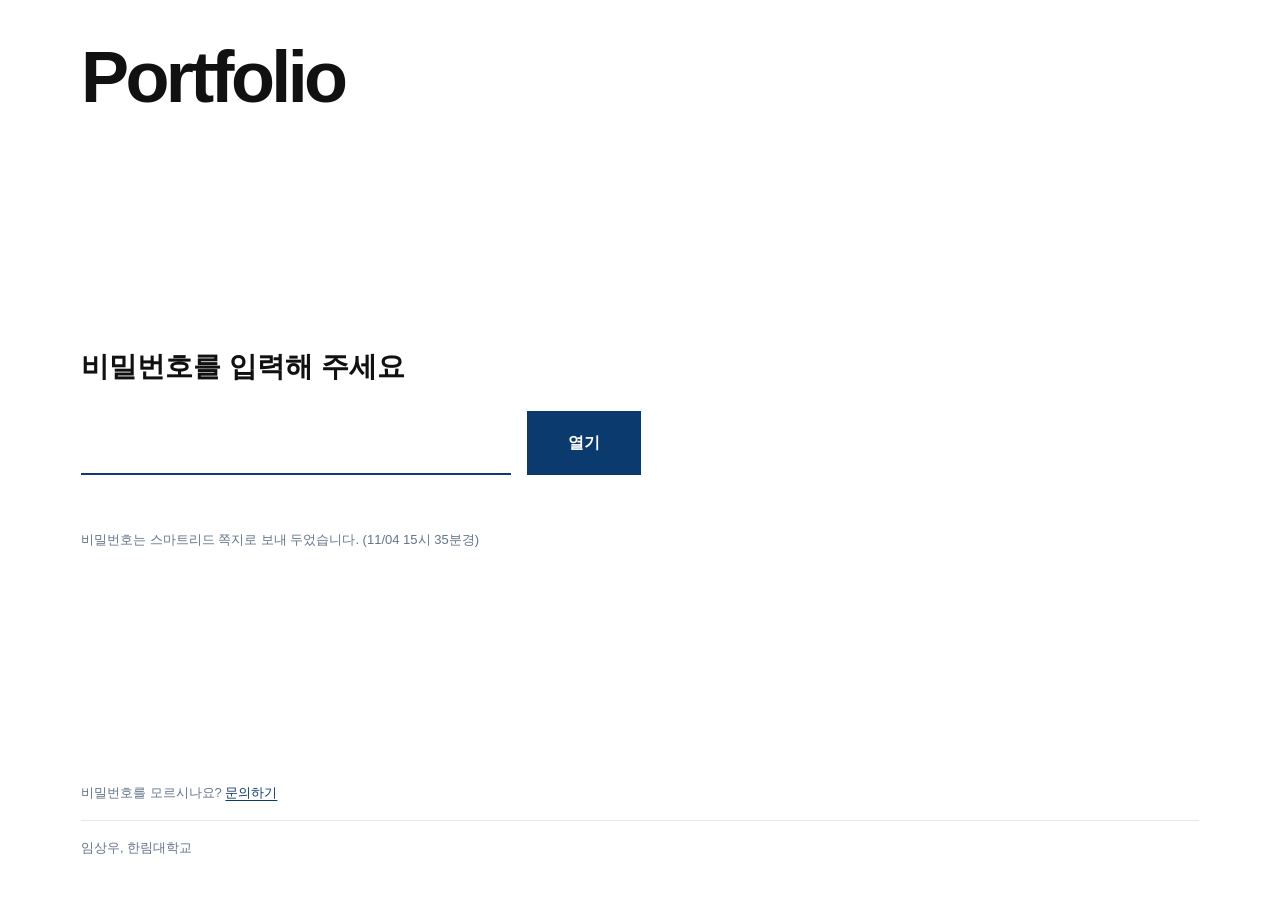
==== commit 09a0d996: "전체 페이지에 비밀번호 입장 화면 적용 모든 페이지를 암호화하고 입장 화면에서 비밀번호를 확인한 뒤 열리도록 구성. 이미지 파일 이름을 무작위로 바꿔 주소로 추측할 수 없게 함. " ====
--- a/index.html
+++ b/index.html
@@ -1,49 +1,29 @@
 <!doctype html>
-<html lang="ko" class="home-html">
+<html lang="ko">
 <head>
 <meta charset="utf-8">
 <meta name="viewport" content="width=device-width, initial-scale=1">
 <meta name="robots" content="noindex, nofollow">
-<title>Portfolio | AI 스마트 워크</title>
-<meta name="description" content="2026-2학기 AI 스마트 워크 수업의 결과물입니다.">
-<meta property="og:title" content="Portfolio | AI 스마트 워크">
-<meta property="og:description" content="2026-2학기 AI 스마트 워크 수업의 결과물입니다.">
-<meta property="og:type" content="website">
+<title>Portfolio</title>
 <meta name="theme-color" content="#ffffff">
 <link rel="icon" href="/favicon.svg" type="image/svg+xml">
 <link rel="stylesheet" href="/assets/css/main.css">
+<link rel="stylesheet" href="/assets/css/gate.css">
 </head>
-<body class="home">
-<a class="skip" href="#main">본문으로 건너뛰기</a>
-<header id="header">
-<a id="header-title" href="/" aria-label="Portfolio"><span>Portfolio</span></a>
-<div id="header-right">
-<div id="header-menu"><a href="/" class="is-on"><span>Works</span></a><a href="/about/"><span>About</span></a></div>
-<div id="header-time"><span></span></div>
-<div id="header-contact_"></div>
-</div>
-</header>
-<div id="fix"><p id="fix-de"><span>2026-2학기 AI 스마트 워크 수업의 결과물입니다.</span></p></div>
-<main id="main" class="page_"><div class="page"><div id="ho-wo" style="--n:10">
-<ul id="ho-items">
-<li><a class="it" href="/works/hr-trend-report/" aria-label="인사관리 최근 동향 및 실무 적용 방안" data-i="0" data-w="19.6" data-a="1.5" data-grid="1,2,2"><span class="im" style="aspect-ratio:1.5"><img src="/assets/img/hr-trend-report/card.webp" alt="" width="640" height="427" decoding="async"></span><span class="cap"><span class="cap-t">인사관리 최근 동향 및 실무 적용 방안</span><span class="cap-m">보고서 작성, 1주차</span></span></a></li>
-<li><a class="it" href="/works/image-generation/" aria-label="AI 이미지 생성" data-i="1" data-w="13.2" data-a="0.67" data-grid="1,6,1"><span class="im" style="aspect-ratio:0.67"><img src="/assets/img/image-generation/card.webp" alt="" width="640" height="955" decoding="async"></span><span class="cap"><span class="cap-t">AI 이미지 생성</span><span class="cap-m">이미지 및 영상 생성, 3주차</span></span></a></li>
-<li><a class="it" href="/works/coupang-ad-video/" aria-label="쿠팡 광고 영상 제작 보고서" data-i="2" data-w="17.5" data-a="0.8" data-grid="1,9,1"><span class="im" style="aspect-ratio:0.8"><img src="/assets/img/coupang-ad-video/card.webp" alt="" width="640" height="800" decoding="async"></span><span class="cap"><span class="cap-t">쿠팡 광고 영상 제작 보고서</span><span class="cap-m">이미지 및 영상 생성</span></span></a></li>
-<li><a class="it" href="/works/promotion-salary-analysis/" aria-label="승진 예측 및 핵심 요인 분석 보고서" data-i="3" data-w="13.2" data-a="0.67" data-grid="2,4,1"><span class="im" style="aspect-ratio:0.67"><img src="/assets/img/promotion-salary-analysis/card.webp" alt="" width="640" height="955" decoding="async"></span><span class="cap"><span class="cap-t">승진 예측 및 핵심 요인 분석 보고서</span><span class="cap-m">데이터 분석, 4-5주차</span></span></a></li>
-<li><a class="it" href="/works/salary-determinants-analysis/" aria-label="연봉 결정요인 분석 결과 보고서" data-i="4" data-w="13.2" data-a="0.71" data-grid="2,8,1"><span class="im" style="aspect-ratio:0.71"><img src="/assets/img/salary-determinants-analysis/card.webp" alt="" width="640" height="901" loading="lazy" decoding="async"></span><span class="cap"><span class="cap-t">연봉 결정요인 분석 결과 보고서</span><span class="cap-m">데이터 분석, 4-5주차</span></span></a></li>
-<li><a class="it" href="/works/driver-attrition-analysis/" aria-label="쿠팡 배송기사 이탈 예측과 리텐션 정책 제안" data-i="5" data-w="17.5" data-a="0.8" data-grid="2,11,1"><span class="im" style="aspect-ratio:0.8"><img src="/assets/img/driver-attrition-analysis/card.webp" alt="" width="640" height="800" loading="lazy" decoding="async"></span><span class="cap"><span class="cap-t">쿠팡 배송기사 이탈 예측과 리텐션 정책 제안</span><span class="cap-m">데이터 분석, 7주차</span></span></a></li>
-<li><a class="it" href="/works/rocketfresh-order-optimization/" aria-label="로켓프레시 신선식품 발주 최적화" data-i="6" data-w="13.2" data-a="1" data-grid="3,1,1"><span class="im" style="aspect-ratio:1"><img src="/assets/img/rocketfresh-order-optimization/card.webp" alt="" width="640" height="640" loading="lazy" decoding="async"></span><span class="cap"><span class="cap-t">로켓프레시 신선식품 발주 최적화</span><span class="cap-m">데이터 분석, 8주차</span></span></a></li>
-<li><a class="it" href="/works/employee-data-analysis/" aria-label="직원 데이터 통합 분석 보고서" data-i="7" data-w="18.4" data-a="1" data-grid="3,6,2"><span class="im" style="aspect-ratio:1"><img src="/assets/img/employee-data-analysis/card.webp" alt="" width="640" height="640" loading="lazy" decoding="async"></span><span class="cap"><span class="cap-t">직원 데이터 통합 분석 보고서</span><span class="cap-m">데이터 분석</span></span></a></li>
-<li><a class="it" href="/works/semiconductor-report/" aria-label="한국 메모리 반도체 투자 전망" data-i="8" data-w="19.6" data-a="1.5" data-grid="4,3,2"><span class="im" style="aspect-ratio:1.5"><img src="/assets/img/semiconductor-report/card.webp" alt="" width="640" height="427" loading="lazy" decoding="async"></span><span class="cap"><span class="cap-t">한국 메모리 반도체 투자 전망</span><span class="cap-m">중간고사 - 기능 종합 활용, 중간고사</span></span></a></li>
-<li><a class="it" href="/works/personal-website/" aria-label="개인 웹사이트 제작" data-i="9" data-w="18.4" data-a="1.5" data-grid="4,9,2"><span class="im" style="aspect-ratio:1.5"><img src="/assets/img/personal-website/card.webp" alt="" width="640" height="427" loading="lazy" decoding="async"></span><span class="cap"><span class="cap-t">개인 웹사이트 제작</span><span class="cap-m">웹사이트 구축, 9주차</span></span></a></li>
-</ul>
-<div id="ho-wo-0"><div id="ho-wo-0-ti" aria-hidden="true"><div><a href="/works/hr-trend-report/" tabindex="-1">인사관리 최근 동향</a><a href="/works/image-generation/" tabindex="-1">AI 이미지 생성</a><a href="/works/coupang-ad-video/" tabindex="-1">쿠팡 광고 영상 제작</a><a href="/works/promotion-salary-analysis/" tabindex="-1">승진 예측 분석</a><a href="/works/salary-determinants-analysis/" tabindex="-1">연봉 결정요인 분석</a><a href="/works/driver-attrition-analysis/" tabindex="-1">배송기사 이탈 예측</a><a href="/works/rocketfresh-order-optimization/" tabindex="-1">발주 최적화</a><a href="/works/employee-data-analysis/" tabindex="-1">직원 데이터 통합 분석</a><a href="/works/semiconductor-report/" tabindex="-1">메모리 반도체 투자 전망</a><a href="/works/personal-website/" tabindex="-1">개인 웹사이트 제작</a></div></div><div id="ho-wo-0-me_" aria-hidden="true"><div id="ho-wo-0-me"><div><span>보고서 작성</span><span>1주차</span><span>01</span></div><div><span>이미지 및 영상 생성</span><span>3주차</span><span>02</span></div><div><span>이미지 및 영상 생성</span><span></span><span>03</span></div><div><span>데이터 분석</span><span>Python, scikit-learn, Antigravity</span><span>04</span></div><div><span>데이터 분석</span><span>Python, Antigravity</span><span>05</span></div><div><span>데이터 분석</span><span>Python</span><span>06</span></div><div><span>데이터 분석</span><span>Python, pandas, statsmodels</span><span>07</span></div><div><span>데이터 분석</span><span>Python, Claude, ChatGPT</span><span>08</span></div><div><span>중간고사 - 기능 종합 활용</span><span>GPT, Claude, Google Flow</span><span>09</span></div><div><span>웹사이트 구축</span><span>Claude Code, GitHub, Netlify</span><span>10</span></div></div></div></div>
-<div id="ho-wo-1"><div id="ho-wo-1-ti" aria-hidden="true"><div><a href="/works/hr-trend-report/" tabindex="-1">인사관리 최근 동향</a><a href="/works/image-generation/" tabindex="-1">AI 이미지 생성</a><a href="/works/coupang-ad-video/" tabindex="-1">쿠팡 광고 영상 제작</a><a href="/works/promotion-salary-analysis/" tabindex="-1">승진 예측 분석</a><a href="/works/salary-determinants-analysis/" tabindex="-1">연봉 결정요인 분석</a><a href="/works/driver-attrition-analysis/" tabindex="-1">배송기사 이탈 예측</a><a href="/works/rocketfresh-order-optimization/" tabindex="-1">발주 최적화</a><a href="/works/employee-data-analysis/" tabindex="-1">직원 데이터 통합 분석</a><a href="/works/semiconductor-report/" tabindex="-1">메모리 반도체 투자 전망</a><a href="/works/personal-website/" tabindex="-1">개인 웹사이트 제작</a></div></div><div id="ho-wo-1-me_" aria-hidden="true"><div id="ho-wo-1-me"><div><div><span>01</span><span>보고서 작성</span></div><div><span>02</span><span>이미지 및 영상 생성</span></div><div><span>03</span><span>이미지 및 영상 생성</span></div><div><span>04</span><span>데이터 분석</span></div><div><span>05</span><span>데이터 분석</span></div><div><span>06</span><span>데이터 분석</span></div><div><span>07</span><span>데이터 분석</span></div><div><span>08</span><span>데이터 분석</span></div><div><span>09</span><span>중간고사 - 기능 종합 활용</span></div><div><span>10</span><span>웹사이트 구축</span></div></div><div class="l"><div></div></div></div></div></div>
-<div id="ho-wo-2"><div id="ho-wo-2-cells" style="--rows:5" aria-hidden="true"><div style="grid-area:1/1">01</div><div style="grid-area:1/4">04</div><div style="grid-area:1/5">05</div><div style="grid-area:1/7">07</div><div style="grid-area:1/8">08</div><div style="grid-area:1/10">10</div><div style="grid-area:1/11">11</div><div style="grid-area:1/12">12</div><div style="grid-area:2/1">13</div><div style="grid-area:2/2">14</div><div style="grid-area:2/3">15</div><div style="grid-area:2/5">17</div><div style="grid-area:2/6">18</div><div style="grid-area:2/7">19</div><div style="grid-area:2/9">21</div><div style="grid-area:2/10">22</div><div style="grid-area:2/12">24</div><div style="grid-area:3/2">26</div><div style="grid-area:3/3">27</div><div style="grid-area:3/4">28</div><div style="grid-area:3/5">29</div><div style="grid-area:3/8">32</div><div style="grid-area:3/9">33</div><div style="grid-area:3/10">34</div><div style="grid-area:3/11">35</div><div style="grid-area:3/12">36</div><div style="grid-area:4/1">37</div><div style="grid-area:4/2">38</div><div style="grid-area:4/5">41</div><div style="grid-area:4/6">42</div><div style="grid-area:4/7">43</div><div style="grid-area:4/8">44</div><div style="grid-area:4/11">47</div><div style="grid-area:4/12">48</div><div style="grid-area:5/1">49</div><div style="grid-area:5/2">50</div><div style="grid-area:5/3">51</div><div style="grid-area:5/4">52</div><div style="grid-area:5/5">53</div><div style="grid-area:5/6">54</div><div style="grid-area:5/7">55</div><div style="grid-area:5/8">56</div><div style="grid-area:5/9">57</div><div style="grid-area:5/10">58</div><div style="grid-area:5/11">59</div><div style="grid-area:5/12">60</div></div><div id="ho-wo-2-ov" aria-hidden="true"><div class="hv" data-i="0"><figure class="r"><img src="/assets/img/hr-trend-report/card.webp" alt="" width="640" height="427" decoding="async"></figure><div class="ti"><div>인사관리 최근 동향</div></div><div class="me"><div><div>인사관리 최근 동향</div></div><div><div>보고서 작성</div></div><div><div>1주차</div></div><div><div>02</div></div></div></div><div class="hv" data-i="1"><figure class="r"><img src="/assets/img/image-generation/card.webp" alt="" width="640" height="955" decoding="async"></figure><div class="ti"><div>AI 이미지 생성</div></div><div class="me"><div><div>AI 이미지 생성</div></div><div><div>이미지 및 영상 생성</div></div><div><div>3주차</div></div><div><div>06</div></div></div></div><div class="hv" data-i="2"><figure class="r"><img src="/assets/img/coupang-ad-video/card.webp" alt="" width="640" height="800" decoding="async"></figure><div class="ti"><div>쿠팡 광고 영상 제작</div></div><div class="me"><div><div>쿠팡 광고 영상 제작</div></div><div><div>이미지 및 영상 생성</div></div><div><div></div></div><div><div>09</div></div></div></div><div class="hv" data-i="3"><figure class="r"><img src="/assets/img/promotion-salary-analysis/card.webp" alt="" width="640" height="955" decoding="async"></figure><div class="ti"><div>승진 예측 분석</div></div><div class="me"><div><div>승진 예측 분석</div></div><div><div>데이터 분석</div></div><div><div>Python, scikit-learn, Antigravity</div></div><div><div>16</div></div></div></div><div class="hv" data-i="4"><figure class="r"><img src="/assets/img/salary-determinants-analysis/card.webp" alt="" width="640" height="901" decoding="async"></figure><div class="ti"><div>연봉 결정요인 분석</div></div><div class="me"><div><div>연봉 결정요인 분석</div></div><div><div>데이터 분석</div></div><div><div>Python, Antigravity</div></div><div><div>20</div></div></div></div><div class="hv" data-i="5"><figure class="r"><img src="/assets/img/driver-attrition-analysis/card.webp" alt="" width="640" height="800" decoding="async"></figure><div class="ti"><div>배송기사 이탈 예측</div></div><div class="me"><div><div>배송기사 이탈 예측</div></div><div><div>데이터 분석</div></div><div><div>Python</div></div><div><div>23</div></div></div></div><div class="hv" data-i="6"><figure class="r"><img src="/assets/img/rocketfresh-order-optimization/card.webp" alt="" width="640" height="640" decoding="async"></figure><div class="ti"><div>발주 최적화</div></div><div class="me"><div><div>발주 최적화</div></div><div><div>데이터 분석</div></div><div><div>Python, pandas, statsmodels</div></div><div><div>25</div></div></div></div><div class="hv" data-i="7"><figure class="r"><img src="/assets/img/employee-data-analysis/card.webp" alt="" width="640" height="640" decoding="async"></figure><div class="ti"><div>직원 데이터 통합 분석</div></div><div class="me"><div><div>직원 데이터 통합 분석</div></div><div><div>데이터 분석</div></div><div><div>Python, Claude, ChatGPT</div></div><div><div>30</div></div></div></div><div class="hv" data-i="8"><figure class="r"><img src="/assets/img/semiconductor-report/card.webp" alt="" width="640" height="427" decoding="async"></figure><div class="ti"><div>메모리 반도체 투자 전망</div></div><div class="me"><div><div>메모리 반도체 투자 전망</div></div><div><div>중간고사 - 기능 종합 활용</div></div><div><div>GPT, Claude, Google Flow</div></div><div><div>39</div></div></div></div><div class="hv" data-i="9"><figure class="r"><img src="/assets/img/personal-website/card.webp" alt="" width="640" height="427" decoding="async"></figure><div class="ti"><div>개인 웹사이트 제작</div></div><div class="me"><div><div>개인 웹사이트 제작</div></div><div><div>웹사이트 구축</div></div><div><div>Claude Code, GitHub, Netlify</div></div><div><div>45</div></div></div></div></div></div>
-<div id="ho-wo-mo" role="group" aria-label="보기 방식"><button type="button" id="ho-wo-mo-0" class="is-on" data-m="0">Vertical,</button> <button type="button" id="ho-wo-mo-1" data-m="1">Horizontal,</button> <button type="button" id="ho-wo-mo-2" data-m="2">Grid</button></div>
-<footer id="ho-cp"><span>임상우, 한림대학교. 수업 과제 자료이며 투자 권유가 아닙니다.</span></footer>
-</div></div></main>
-<div id="logo" aria-hidden="true"><svg viewBox="0 0 400 400" fill="none"><g id="logo-r"><path d="M222.2 0A177.8 200 0 0 1 222.2 400V346A123.8 146 0 0 0 222.2 54Z" fill="currentColor"/></g><g id="logo-l"><path d="M177.8 0A177.8 200 0 0 0 177.8 400V346A123.8 146 0 0 1 177.8 54Z" fill="currentColor"/></g></svg></div>
-<script src="/assets/js/main.js" defer></script>
+<body class="gate">
+<main class="gt" id="gate-main">
+<p class="gt-mark"><span>Portfolio</span></p>
+<form class="gt-form" id="gate-form" autocomplete="off" novalidate>
+<label class="gt-q" for="gate-pw">비밀번호를 입력해 주세요</label>
+<div class="gt-row"><input id="gate-pw" type="password" autocomplete="off" autocapitalize="off" spellcheck="false" aria-describedby="gate-err"><button type="submit" id="gate-go">열기</button></div>
+<p class="gt-err" id="gate-err" role="alert"></p>
+<p class="gt-hint">비밀번호는 스마트리드 쪽지로 보내 두었습니다. (11/04 15시 35분경)</p>
+</form>
+<p class="gt-ask">비밀번호를 모르시나요? <button type="button" id="gate-ask" data-c="MjAyMjMwMjlAaGFsbHltLmFjLmty">문의하기</button></p>
+<p class="gt-foot">임상우, 한림대학교</p>
+<noscript><p class="gt-err">이 사이트는 JavaScript가 켜져 있어야 열립니다.</p></noscript>
+</main>
+<script id="gate-data" type="application/json">{"s":"0DKTybZ/+T6huLpbQTKMqQ==","i":"3kplSP57it3I15w3","c":"YB5LfqRV2JzIppXok3PIuK74HweHta5ezkl7CQrg7WcmWOgQGR8HI/XUY89Budo4KwXSQye6kHvVv0mpu8WCEaITAyyzFK/zkWqzQcxxjA7Hh/reWJSwG/tzyan5rjnwAz8x/NlweBgAzYnksHi7ICTCqKkfNnsV5rzgPyaMp5PoqcmHzmPS801wr8rCzOKY+Q1TkVXluPgXQdNJZhlaEgFcfIlV5vMdW+GbEAi9P2lGes5mz6bSHMZfMhlFhx5yAsdcC7pTkvtkv7ZQrjzcYkK/Up/oq+731NiIm9wuw/I2Gt0gkpFAWHXlIxkuYhz2eaaGWUS4GuTx67w9elVP25bQ6P0VNPlhqnMCbFA+tREkbhaqOIh12DBX2RJrvQ+2qjanmPiCvw8+jGHzKRMXKZVNwHFSRiA5N1ffAy29A/buWB068+qq6OzzIfseWqy7dScPzIH17EbPzXb9/TuZkaavzIJ2sj03lUZCMr3K24nzlVakEXtamKNm2r3L8f52mDasHQoL8ThT/DV/[base64]/xd0PMI09QLvWW0Ldkvz2mUTSRMOnaFSVxsA1LByeitwHPXeq2wD/hBUEsL4mZ7WrI9UzlFpqFgteqfCJfLkZaWHd4znmfcQx9sxsDYolnf38maqbvFLdWT3u7JfGFiJClB6a7J2qttrHJJbcZuIZLR9V4sbMqi16StlpKVmP6KIc9A9W/VynMwL57C5z4OXYZXPMu55sqYiuaGwy2MJbYZ/yscwdbW83Im35xyAYPZqof/w4C9xpjw90K+OJ7HeCtKmVl7h9hpeaW2wMQRLiVmZ45VzRbqurKIYLcJHkpL2X/xVnLMCIYZNf4AeY2aUnoS70Htk45sQkmbnMIY6/SJMofibSwXV1kiTXEbWtB9SVs8gKYoyAtDnjxQBIT2cRvZ+EgT/9uKCunma3PH5MecIlp8Rji/dzS7Yk6T9skXrvhfbyne3A4i8d7YHMiaQareaa6YR4MevQYElAYPUilxa8Pe5dZ03BnO9L8NYiDq40pe44TFUwHuN8yq+ibhh9R8LR8mMbQFFIq8RMMRbFhml5RlQpKVPy34bg9l9P358i6hAhOkbJsX8iJGlJ8e5H0RkfvAffpR/igG+aqUQ/YlpT87vq3DZX343RJNpD5PvzUZwXyixh/J7sNfYPbC2DzPC9KS3ZMOid1P9/mtPnK8pXP2k6EFssoLyGED7eEy216/rYYLgwwGF+WbdpuwLdOPxQMp8FeblmHmnaa9QbxWu+IQf6rPcvtzXM39UQVdn9FSluE9DMrzbKKgZad5/e918+MThWzJ1U6evwjrlpM7TRQRIqeZ1h12k/a52rly9hYx7Gy2tJ+sMAyCBKvkuuAc1jpUh8LDi6Jv7KnOI0Qc3P8XNNtQQdOT+XBolYI6c1IuI6ebQULUCnk6skc3eHKX3VeA+vpVeNt/wuZqIS+XSt7qmeqYZZqXnBNc/C+lKK/RZncFO439E6qgWtsCKIEPgXGMcoGKA7myIcYP1nZ64jqTZrxjeHzgy/WgN93CjzePz1fIArSmhFJa6W+haZkhW8pUG2b2GuwyxRvs9iih/GzXO1ozvu1znLl5YpK310yhjjbgXS4mTQX7DvnptzbHIcdhBrMi1203fEg/5dIZHv0liRdBK6hbkRj01kri9AVYIKXLCshLNaV6lMlYESsi0P+xoY1y9TaIqWFqzmtdXCyw3YWA1/tdJbKW278FKk3LGcSm95xgQDYoY5+EnGBj2yrme+N3nanEJjShWwfVsc/PWpyh/IwQfIOpsxLVOw9AEb/UqzlE6Ki7OMmVabMbDkXU3NV1DNIT1Kt4T/1JOdGVdwj8dhCOuYAwsJdRfKy6h8eJ5+yOIpUcpdvRc1Q7WisR21cgo8XoWUqaKYLafcM6EXEaF8AtdvtEOFEXp8T8NWTqukr/NWI0gmCRu0QVyoTdM15uTTEmeNap/DL4VwVQUgqmLfK07V6szFwLyvoGdXijrDdGREBryt2NKM3sZ3WgTfFdfuEpFIVVQHFEyFrRhGy4fQgFEFzHJ5xKQUSTc1sz9w0tXreWGbtmkKZ4JO3scMtNj1krHiDJ2poHnKE06yc/CYP3nPaDuR4xbnohk5dhfPFNh+1YtKk4Nsu34xAoDOXvKfGGNXgtbRUcSpLRZVhlLbuInTl5EQmOrj47hQInRQb/hjbpn0nsk7ufWklF14+oKkjsSICq2Uv4SZbiK+8Hj3gFg5WKy7WZ6yGS9nu0yOGNLj53nVnlpHpP60AtwkAJg8RmflHqiy15TuQpSqtq9q2YXzzieYShtCIa/ANAx+9N8F+pghqqMHy8F3JwxFMMharS32oWkwlpgNNe7XOPKGWYiLWbus+HZHSVen+r7sRZ9/kCaQfOjt+n4HQ3yXfrPzEe3zuq8O6HRHC4EHA3ZQwC0dOEaeM8Acjmehtjr7RDKgSreX3TyEHQKzjqyUOd0J2Q8ky5fwTUArk88/e+AGv9lW3scCT5tsZ5tOAl+Q4EfsqpElxIDzDwjt41Aqn4BXcF77VbpNxAJaq0o23PfPwWD1zFKfclETAQ6zbjPGfb7Sgdogm3Pvu93vK9XWfy5xxZrPKUnC70xMFLhe/HpDbBnECUAkG5MkHGi+zd6dw7eqU+cMgjrBn6YzLj3oxgH6tCj9j/yKb+O354Auzk1ZTORxSB/vBOYe7Y846n5Upo+eyKfxF774LoEu5ful9sabhXSAE1o1kW2AGLMtPTvyY5/xgx6fMM1pWaSvvAdADFel091gHt3obiC/Ld72BmZvBJ+sbkmKu78/fc26zJqDljIdglf0DIsPZb/SqDw3SY8ZmDtI3+BG8UMHpR/yoidg3CtydYZ9774dskFbKEGPTTFtSoh26l+Q2afW8EJpA/qQjeIQm0Spq1iuEi0cX/ABrQQgbRPZHoQbC01Sgn4OuO4wUj1z0yIrS9Nk98RJq9B6kqFsJTc0s9aq5uSfeCu4E228nzfAHxbElcTl3WTVcH/3obpQps1KH5+cDNenoONpXLoO9i9RT742Hs8AuDcoztrRAWCBahd/5LCnHY3G5UbypnmHFG4wzo7fFdt+jdqH7sbKJhIUFMpidDDDvHkmTwrrbf0M4u9nWTIcw9WSVs/zczVK2Co8WUATW/GBp8vocntOTBOr7ihRNnW3i+gF2hWOaeWN3F6wzQKuv9qfHjOPJKejH45nxpYkgF7Qa3OeHYHz/BYq2B050xpa9eQQBmgYhv51JfVfqBNZkhq82bxfPqgvIh1tUyYGHOMqe9w1jvlNtWOjj4/BjzcdPgkNQVt3qhk4WZR9wUKtcq0jIQuOclPaTCJHQzVgrik6HPkC3/BRyw4LlOkvZifFLbQNnALnHooDvOl/2TFCk/QpE+e+DrQ5cA5bhmtnExQfNzLGqj0TTgVgbvkbbPQCgMnTUqLGk/oEJj1yEnrasOCkkoxy7AmGj2Pyu7q6pEDKRktrU4H3wcX8WnTfJ4GgT5GUPGvki55e5nz5p6ybiqjOwqOCPtT6wDrjsFxD8wuc7V/ScyedDMMWkfit5Yj9yXdngUze4S/oNSW3Vb/Dmn6eK5xCg0s3j541ax11g1c87B9JCJn0npFAQj/8Ws8TjY9lxMNuoWV8c4pwsC8ZHdjyEdO1oWgXopkIUur9Goj/l4VRrtgQAFkrXsieSEgEcIihz++dutX68eU21bjMmYMgWvlIS5fhTMXT2WFRU6jJ3fA9lb5tE3TpKB+0S+4ZLhtAgOYnXI84bpYZm2ZrQfxz1VoP1t6s5I1kNiNQiCgpS8dJtZ+oCVtygbxWlUp759fBzFXAfzsvVc0ndVSP/ckyXlqeXuXcycBOjS5+x5VoJsXpBbUgANRRTxZRUs8udzIpyFID1qJGWx28/YICWJHv9KE4zBXAQ3YOlA/aUuWmho0+laFqnLzEja9MT7oldROTcbHw/93esr0HjIxnpx+5VQelKX84PqK8AagdOqXtsfdRGDk/PdUVLmtW5kOIAoGBEkiS7sUYbaXs/LoSQp+N9KaFR3oRnXAxBv/FbuZTalpXhiRE8JytxR/P6Lp/JCrVhfGiHZbDhvjWbG194d9EcsHcEhadICWZdmsYrpKo/yZMK9sioTvJieOtIeOp1PzS0xwaKfyEWVk/rRhg2TMiel3zI+xCSE0hQ4+9XjMxB9fVlmOEO88LDRyRf4U+XBDBfkdr6975g+w5atdcHZzdl6H9sFQK1JtAvGM91DACZn3upvyFcEB+YaWnL7A57+nAbQEniCKAl/TOIcmVhG7V7ZC2+ZB5oSWN2gmgVQVzWbwPpqBAeKiPe7S5GG00QwHxZYlWU60/kWC+en0MYoNQWVfX/x4iu+f32ssJtyAE0HLaqe63HPK8gMYVgnBN5wOSqB/rURtFF5pJfTMlc0HGza1CU+sWBufga1l89MytIhuRFzF/ylSUYTJu2lzSBqNRZx5NMlxcSkt5iQNMNPULgv/fKPPh43LZQ8hDndBsWihAcsg9M6Ivdit7IXfZ2FhoBTssNB1YmVv3HGAbao9lehlBv2TfTptgp0I/oK25hlspbLl8wUPC3OVGgzC2mPbP1bJEaLFTskLzV3ogN5o4puRxML9b1lCZPydJgFc25YKa9P9enPO0b5RWXTmS7s9lFchc3cRDOR4/HZjEjFSmr+oshGqCyDa/hhVIfRhSiHEe6pMvff4lS2a9pSccpBzSMYzKGT2CcoqaCy4ameZheoH1V4uUo0a5m78fvQQfYOQVX3dRbWkJeZ+u0AVv20PfcgIUcoBSaZq/obqUk/4L5dNY44KJpUaVDqlbQy2oPnfZL11zeRFoVIFr6Fd+Ow7Eabt2so45BKU+PUeWgHbjHxK00jagi6o6oq4HysL73tq+z58D/GYymX4CsxqvARrom1CUg3n+3Df+xAGB+0SyupIfN0ed4QAzq176aIfnxG55G6AYycglxkRm5ieY2K6yivJpEuJ/yLW6j7+fvPllFS8Z5H/dHoQ+5FHJFDb/uE8MvA1deQf++1lgr4sSbTDL8ztDCnObYO03JywhxuQ+Us76ylxwO9928f9IJAN7mVJHywdWZLrK04hhxFWmgN/5i1DYA86ZLBxAZwf2U/U2+yO3h8H1bE7Hrq2VjWaODX8tPgTXxWSmTwxtrPgyavm1t5TpFIX+pC+mFdRPPcIto1DFZyH3fwprbsd9H0WaNjcGSYBH7WNqkRzPZBDkzZUokAVOD9EVsKA8BDI6JlhkDLJBVYn3zZBv49bOhP/oH8Sm5PHAWT40dSUjLsWxyfATPyhaJNTVH0v1T6K5FXP1GcVHV4a+pf54FyWgfdg/GljoAUJRYRtnWCF1pvpvQoYlJegzjRW/gZIy61D2pUIIqfS+7s9ybx/zkgGQWe21KKcdGviW2EY5rQEdYqnh1ksjaZtKo50r73N3Ekn6pP02A4osaO+/BdoeNac7epf4FXDDViPU5tT9x+qlZRFdzpoCqrqfaLn0z8I8oqfmAsWt4jT1oiVnONWhuTvwUUB1CqKwgwt3ZawnMTsnuXbQPv/c7dylrf5MvjF+8OVbg6kp1X2U0F4qPPgLpshGvvvqQ9GFDrZYxUsWXkH6XNU3AYVicPhyYqC6/abOQ7mvrhPTDKfexZG/2X9jpnqoSpJl9m92uqJsr240cj9OQmgRrDshqfWmqI5OhY1AIYNVFft7U59yFIte/Gb1Ipb6FrGzgj3TnwWaQjrVwOC7oOcuIt18EOwn0rhmrPXkRpHL2cQ+Kg3R3wGH5Y7qviQ1Ipr9ronHyRz0ZAKyxDHZWObtULHMsTUlVQHKZnG78zyRZgXYkLoG1tED9wOkJSoUhTezXzQ30yTE8V58YK+W4S7NyyqLhY3/iVA8WljCY49C7l0WNnbN9dxibkUCQySZG78EYoUKkQZDixbcfbXM+hA4GEOzUpnPkDeUiMMKPLIOvPrXHpic7gLQfVzVDmB5dskBh8qjXzq6SreTAPkHpc5G5Ku9PrN5fAjMsiExc0oLEeA6F+tdNMv8w0wkGSXGKd9aItzKwr0qskh4k/j+Cx1pXR9xH9MkTrlboEIXROS3WAzpUuqm4o6IxSe2O0wgdtTSpBOGKMZTPTYsIMeesVhdCxQg3jg6bhG5bmJxwvHnvpvejIqx28X93Ewfb/MaJvMN//fHzIIwBmdMfWut2cJj/rl+rkKka4GiYzDHrnxcY/VlED4dMAiTd4VVKoySVv+fDMrZvKMfjWil7b0im9SAPrq8YSlp7v0lgStCEgct36bkiR6ayDHaAfZXMFtTo+ZEcTagrkMoWqh1/ebYankGko6VX3gA4R/P0vlAlaOTrAoITQGCZRYZg3EbdY+doh+5Y3YiGHjxnpLuZeqXsPyzt76eew4pDXPR5wgkXZoZU+Efajcj94Y4ZtLa28Qwir0oGVt1zGTxC1N49lvfyn88NHw86w+efeNqV0Y4kk29f939h3f2eLLiw+hVHjBRIl/9YAexstBCI4tFLUoPxQwHjkOAe13WQnrpHBhxi/lNfqNhII3ppf0B1g9iZdq1xbByNcKalSBrGFMw6VxAfc8gWAG5LEERNp7/QKu1Z02HapEoYzcqu+fBEMCSoUPRx0454i5Agqd3Iv205XHRfdtWi9qqzC++F8fxiUchbZV1jW3o/RAfZSFsKYM7RXSc2iHlIsRLRSnlKRDn91+YszV/PsrY8TXNEuqh+VVffLqZm9S8t0qdOlPbaR8ti99Cr2HzpgzM/[base64]/MAjDIZd5XKxn5t+RFsps0O5A5qYYTtJuEHeiNoN041UJPAWzCps3Am3Y2WcYgcCBc3tGCc0W43d4q5+M+67D+juvkmX8xGxJmDD+sVhg8XbE4aC3qWloNMxISbOHdyRM0gAFJm1W6jrFTsCHzDnqaRZ1qm2cEfY1Cd6IuTW0sOjWEXwRM/wjI0GdHOw12jdiMMW/QLG3BrCzIbXvvWCaO78TFZhVfI9i5OkjGpfVkDXvCGlWWtbbd+szprnt32Mu9XSERpob8dRvI+fQt1enYlaUrJplzHh6UYIrMxfyqIpcV8nlzEMANnwYms4TmiBz2i2TNhEWIf62S2nzV64wRsHb4obM1P3UlY5TcsEI77HdL1+mOLsu2mEJROQHW1MuzYec/9FIgGqWPx1kmoNqUMv7eOG0KHWvVpUP2rhfNwyYPTSoGwlbr9/I2YPmychJPiRyeDovEfGWNVe2bBpWVAgXYJVopIslHrNPTt114cr4k5xz3Y1pRc/YuQ6whnYTjgMNZgjowNmnM3vz/EiRXvC2/NUUz9/nCa93Rc5YNBHJOb+mt+4wgOkYTjl3aRWmmBpF68I4TX7adfz8NMVAv013AIwBXlh/5tYLWJAI9VFrsOUWU18S9gCJWDbOrhW7qHfgZfKVG+jtZem1oLHjF4PqySELntIButghIy3lWrb/BC8s0uiFK3o3Z7Z+QCIVxtF4tq5cOV8QVxxQjbZGbvhi4rW2M/iaH3CxT2zk+tPW9UBbff80xKVVX9oOGLqBst1zUPP3a2YCFklttn2gFPacbsN1pEGQWEhDYosJGud/IkC2Pxnkx+VequzTvQpek2I3vFuYQavrgSaSr6CyljVMZbPOO40l5KPVrARXZnCDcJuWnJEwW2gIjEcIqrDa+JcV779GxvGUl1QRFf3vGSaCoFJXAOt4td2VRgl0fN5QtBzwGizcfrqQgiGYhGGb3cwxkdcP2p2Yjw9XSWKx1Z8tBcG/3PKiucJYuGGnH2vwl7QgQuf85UALaiqWc+d+Kw3pePPD2qndFUIWC903bAI9LCXiUWadKK2goYmWYIJYjnTSkAsFrjhazFS3XMtgPP8tKGBZuQMG2BcTLH1UqD0055O5B9w/KcWshL7IiD9e+Bhhc6nw31VjtJZ9mqKRcHpCQ1ue1PCExeLfs0V2Ced0iCzyYg+tMQ9TbJT9ogXLkjhcqlD8Bab3fb0c3nbz0Io8Qkq3yTR/aiaZelnZwym8jbIRuFf9nIKDln25MUxrJ+qynIktgcAKPRucs1FpAaX0v3gUEEpY47HNcUjTqxvai7hE0fWGG3aM9w/XKS95sQNV9Nh16klCdg3yp1mUFWInEsbeWvbLoFcam2RYYjVGNilf1ufnK4r02oBNC1lRx5n3MB5hVM96NJY/xVk5DQaFM72aoH+dxmhl8c+82tLJcxbGv15q3CdrbypbXuLDi4tZKa24yreLwYD0dsacMSsarShvtq9BVhuoxSsDtC5/1tMXRcTgIkw/OUHC0SohcpRtSn+9wyJXFgJevDdLYSO3Qdjhqu0wGoJSnMh9Uzr1vJODQY661O1YZ7RAZ52nQxk6sBpS9QrzX73LxxiRfXEPQ34kNlRAZI0KvaL2PD6BX2XFxb/hqcde8rcrlO0ooKRn3fFuGvB57BWAzUXVBANEHnV5LjVgAKwyv1PlnnOEU6iVE6jBSVdAAR/[base64]/VrSb8ctcsHz5cA+ENiS7Sm8h6fv2DLkWIxVLRwT2hZ47ZSzr6VrSgQoWy2wq1vkb/SzPNVN7Sc8gsCA/y16IUq0zME/7etJDEXylPKGBSJtbvVZjCAiI78y76YTxFlvvGHz5YXAL8RmsjbD49ivpHwW5O173i0TsVrlla2WZ35VqH2oUqRxcqxpob05BJw4U/[base64]/g9dX+uwc5Tg/PoKiwimhyFPVaCsRWzm5ICQyjk/WKxrKbbdANSceKYsh/nwBtlv7pazocCYam8/eBIsVBDIHpYZ5Gtt7bVQ5K+0DZ1kL5ND2WneRlkouliE0/akZTN4EroVKFKiK9HfCIbWOYNFa+gKbvNHQ/NpvJyXP9rbKa2B3AMhd0ankXdZ68kiBw3HDmrqox45RHmBOMgonAX+16ej8W/JAXUR1y10Mln19RG5Lvq/Y7XXZyhTLJENIRvP1Hd+6YpjkLWtuOg/qOzZTfnjqojA8aTfgKtp73axIOnNEs4J/LZFPyJIhzyEyILqbCgZ0lymrOcU2s3u6jZUtfayqilzR1s2a+6zGO+boPcIPdWg+7luBAHMzS2GxAAkUL/tIxoygXHsgTB8Ldoh5KnrgDPz+PfCyuMnJfXot7AqvnSB8VJmR7tP7MhCdx7lDCBtLmxbGmpN5ryQ2BEui+tjld2nkeo4uEU2axkUp66Qiu2sWKD8Da+TV5G9n/d3zwfSDioHFnJ4F+eKO6p9vyVpEDvDOa0BTQtA3BF6jT2vgccF0OYezqZ0k4KuR7s70Lu0YJOm9zlY9oCXD8Xb6It+RRoQIbI4k2b5yqGI9QaMWAn9RA/7tyMnS/VTIY9A/[base64]/YdmNZPQq/Cm2JklIvizPhLIqBOca0KekDJ9SgGeubsfJ0B6p4oR1gw2xGna02/0aBdJq7IbEGgPwJmPZR3uph2CVivfp40rR2QgVnCgGijXSX4evx352s9aMIhCIUpK3+U4bZRjIhVeNlIOmKYb5VwmTZfuoRSrm9NBSV/yV45oQNCiMVwP8X9/5XuNHBZ7Gigo25pPnDSpI9Pe6almxnXqNvkDfOJg4il8TobW0p1bgQ4uIFV+sWFnTwZb4YPwSuniXW3NGS3PBY5JppfP/TX09OVbu5xcQYz22QFCZ1o3n76UTbb7zEthL19oL6McIaF4QLlNqFbsEK8y6IQQB4+Qp2SLvKm142f+QuTnDRBYpw21QOzB7MFAiGbCa6QrLd348si+QGWv+HvAzVa1ok1wO6L3xTgeM+GsXt5UivnO64l1W66QcRMFgzUH8kbNznir+2/JDyuKV2m3s7q/HBgu78YBNFOzLzMiAHv/f5a+AfEDaY8i+ZOcwrg2uv8Jium3Hlb2r47JBtp8pIzb4OmiraCqY8VEZ+6ulCYw5kQAzxT6IWdtENiwA+qxkUc6UolkUNI1RdULRva4g/SeK0aDy4r0/1Eo7MqXQ27oUQKb1wamz6ZJnUwanhg9rjy0ED2ZBWxK4RrE05PnvvCT+qww/At4PK85e6qRV6+HDkzHdH7kiQ3Z+342lzCIT9sMk6m+xlV7z9/gifpZuUk9hP2PEHi/D2Vivj8ykSW5IuEYrg3iGD3m9TOP+cz7PuiCj0SAkKyIA42TJ+bsE0bz893EZXvQKtCQXULo9rjdY+o1wkpuhuy5DmGw33OXH2jPUphnYcgQahOVTQcY69xq5NGXN2R7lWq7BnX4jmH0Yr6ZYLZkf5CcRiGlZDFd7zR7QPeXjo8J6RAkS/NOX701r5WiFYuqJNJs3s9NEei6lffWoWoI4uiOvz1Ng+lj7iC3suj0S9z4llsLbXTUlrzFhrsUIEqolVnqOMBQr3DzlhM1WMjrw58Qxnorus0zCl1kG0zNF6Ea3TNfdycG03pUcUVoauvv8uMB4TyhWlPvoxpvPD29fkg8E20gfY+18Ia9/6Wl98SqLSGIU5xpNQNh9bsE+BLTV2BSCulk2oGfge5BzK1FcxPD7mYMUt32KRGJgo89kRB6erwfCfPqB5uAza+8lKeOOW+rRwfBBspoYDqPrIYHpO8lTJXfyw5ijD7eYkN886fuVBWKlyk/wLMN9xmGqcuu5zFJaZCOT1F0rAg19HKpo7qJza1kzny0CLJLly1fEeF2dO8ZzNJkdjdNz+1DBQF6gvJWCqtjBObNC/aW3n6VbXOIN6cpQTvQETBlfpT6eGZ0NIkO/qILXyeU+B+P32f+2XhFSA5JKfFEVc5RFSEPjpvBsJ5o4LCr//ssuvIgF5vrEybHakEf8yQdS9KAWyg1P03xH8WI4OvxHFwHInI0v7aPnmQSZKFcs43vBGx6vG22bdQJx8T8N3B2GuFNe6on8TZnS0f9NmVlmWB/UF+F6SKWARjtyrDizO/tA5R5M2ibUC+4W5AOl8Mpquw1CSirdA/IU8+sdmb8F2mWiLfbD/Nq3JeBvu80MnTASAHqGzwoxddqhOlmO/QqO7R8qIfyCK3lcHOxfYBhMzmKCI6hbV2sNNIZT+4AV8Gw1UdfpwKgDquA7xpOXQ5zr288foKMXnagJIZo5iQX4poF9N9p2Q+OveoEXmwtMBaFX0+yaf2V+87xwvW3zG6/WJmA/TdpnDLuBZ8J5ns0muX0nIfvYSmtPUEHDtkGdpYqTCh0CyEa0Lf6uM1waeeYVWYsAt7uzo3+PvEMq38ZDo7kg7k7QgAGmGjqLcG89J8pj15Nb8giIYVSjDPJoMGvVeqIHCG/XZgB3V4z55k2RDZcrZ4Zw23tda5xO928qqu7sv4uCZ+9HIc9Ag+BnfWlIKpWtCB/6LUV4N7sMbo5Th3o2qD/AOmQUFt1S7RlO/sPZ4LUX0r13ro9kBQ4CrP6HqKaTzs0hkPvYLq4QCgNBcfDToHudyp4Xue16E8hz1qw5FnmK+vk9ztonVq6v+AxASQgYP4hkYfjgQaJBvEsgzQ6BarBnrjfLEDCFV34tWP3hE2jE4jv4X8B7OPzk7/07wEqSyrcTxcDwvaa2LYDqS+C4ISmmZ97YdZdkGeHhg4Q8hiS7GhiIigLkuT3sycgolGdfEOwf3Twoc1oEjIza3LgtGlyI+RWQvC7kQXlHMermJoynHJ1VVTNmM7ajAlw6ZO/YvkCwZV9KICw27Tp7WVCkA9flaGMnJgtJZf6YEAFwd5FW2sPfgR7RfMgHMwJjpxUnzj81llTX2dnstd5sIdcCiY8bYJIGcEsu3rQAM0d9HCCPItdojCPHm/5XEUDlf9gLi60yF64i0/avyZhmHivl8e+SzIW7yt700lFw4D19rBk6xousp61qfe7TEhjRF+R3JGShsG3qER4ki9abwpyUTyOYA+tnzb96Rzo9MNCTb3L/DqZrrHqyUzggGKdVUFazCBmvpnquMV2bob4N6rLqwx6Thy1gBh/KKeyd+BaoicAtM1SJ+tdUv/Q3hUcertGQ86+aWWm0R2b713/YWPDK7jYERibmQa9mFadggAz9ROof/rYR7CnQrI6uu6/RK5ShTnw2jyCTF4aXyo3pk7VHbnVzT/eshQdS0fjK8NIUpA5cn2yGD09LhAv6G2JjrBMbdgZdLJxnHIiYGzZ9DK0F/jH4Adlm6fexDqr3HAFJr7Gm9dO5RPut0+RZiW4xPcKrdpQhOpoqxAfwnCpmqskVAU7ZoRUOhkDI2UszRU5KJ4lzAxMLOjUfmicMFUmNQfta4MCgdIFwZhgK7Z/0mikoWXDa+VvuX64tCEy0viPovN2i84lHzWer7IRxjqNYQAj95R7veAP2nhp19Wvfrhppnh2nAfIcBVxAoDu+F4loBSYL+OQiuLug/2uiZXFa+77p4glUahpNZXqTlR3JOW13kpWYjVFSwztiLF4aGrqRASZXYxPDDMnCkc5kGVXCnaBsaITAFwXZly1KBt1iJ0awbnxBhpXtstyVyxRagnsPC0iDi09azhJmiPGvMt714ueaI4sAVi6y/RRtd0wlE8acBLJBdpgIEnJd4PVBhzKpk4wGNXv0LNn5ZnWuerBC3BLTNNoP7mA/42aFCyjXZt58Rbq+OzAoeEABCyJumYSTMrd4Mc4K3NpJyNxgfUizcT3znSrbJo2N4LW0lAxwZyUWW3JE6wQWCp1lXYI8QpUltxT/HWs2fFoxDUGvm3ymTG70O3+FY/im9VMdCiDEfwp1mhSygpxZjelzA+2d9r+76UNXWVL9s46uAOQJUmzW3W8fUjjiOKisjoTEuzUcQcZhk1Et2Eoz9eauzy5jewWfW7A1Qu0SKOEsOojg225D4RgjwICO/SlHvTv6pJNyr3SGExzS+XBNGkr/83gV+FtbdKEWwJlJM0fMX8W4HavSdyX9qfeWzJs0zZ1fS1OT17Oao/jqPzV6ahOQPX14FBQV60YLfvajcsLTw6S8YFPz+cxiq7FOxE3y2ieflt7VqZdCB2qMWhoBl6wC0kzSDIocm9SL3FOJHjxXMWk2IOEi/UN7YxCodfK9f+RnKqIgXkDRFHAbS5BNUmsfM5fBfG4qCnXpo6oDC4W7jyhykI/PhbLMDSv9ozSv8WAoI1d1e/JNl/N4KzwYvO40YoJTxoYPfh6ZIYYaN2fkh/2u0Hgfn7a2AgUohv3+uukN/XakR/2bnNd535XZhngQ8wkI2Hoj8HRPnYH9pbDci3+oDxPKqky6Mm8dR9yg2MJGrVyi4LiBYmKisC5hcA5TFGz745O7Y/v82nZsX09/tl+zpsXhRBSCNzA7mXnh44s5kHFH5qtZ8QaGRHJ96zyebsULMkFoOXVVqJQ8DwpkAgkuk6fzrsQM9y9Y0fsYvq4/SokCr4VjjKzMnJT3Fs2UtOEgPEpWHQFgPEwnf11jXWylM3cAhnlZmqI+RbqAKGRqp0vP+6VzUliYYJrWce2ufXSuBMwtzDpLJq97c0lodugVFihYoZzwlHvsO2/t58/ocS4kgtm0XoSUPdSM/6INWtH9Y3jIxVxHampXCFvjljQbZRingoM9DTXWosR2GrG6M2tpoBQHs5864mJDIUN7cqRPJ7sU8aQfCfmTrhxbuwLtfWUZ+380chTpYWS3LXgD0tolfh8mMI4et11WpR6PATU25udaKSvWy3fsRPjZNQ3c2ip/htv3N3pb6MB3eMgGw9N4JK+mEUYCe1bqmMg5bZU2uEu/RIZhndWWyfEuHSvP9+lzmIKqLziqUqto9JloZGFYP9byn0T1HdM3PakOsXY8jviMpg5+HsUbGj1iePmUHUB0T67eirDksNijLFJkKc2tM/CQHuciSooJz6fs5Ttc00B695gl2q1RK+YImfClPzb7aSacTqZO6EDvWgTyZafZquam3bmkKMFv1Bf02sNBwB6zPDYXTdoqRaK7YXLnOXZ7eL0n4cC0Ng/Rw/fSVcXq+aPEUVIVMyY8hEWSo6vl8Hw1NLRwYyeZWlckhPih+lysNK2e19SCION0oEPx2dRZl85OWO3eXg1KdobWtFC587MzIbrS2oQwpTTKHIRx36FXrveU2A7frPNabZpfuu1j9gGAxq7fh6aSlBbj0Xb18M0AZMWh4SclvnIdzVxB/[base64]/FHPmPpmRn4hRx4nMtvDw5fWTlEPmyyp4Ss68qLTfRzp5TP0gUiT47Pz9r/QBPCfplOydoB/fu2WaRUWn4Ew6QBc5ePh8fOm7TiO1ZTpv4li0FWx/[base64]/UJdjOPb+mQ+idOjfnqP0Ena/ih5e7kBdCjKOaF8MYeb8QaNrYKZBDKutZlE+Y3+Y04pn7lBB3+XPvemriTgu4MfNfLsvaJliHKXPR5PaD2v4/Fk7wUQ2rQGonFxPtoWd8WbAiF3SbSF5B2R6b4BcXejUequKyffOGHyDBLfSHTpmY8Frgiefxg0mvANNzGZLdIjtZ4aF3btUn3lSFHHEwL62zDhv/yxw4vk1VibENUq0eerAj1m+CPrIfZlezUyjXUUOryMNZYKQRksijEOUcLTDUH6uLgS1wFBG1B+RW5tDD1hxQabA0Ra0VUsWTnQRR6AMc9g4FwhRV6VfOaezQgIcxEQw2XTCSKblsGYN+IAZfGziq5ztRc/Fv05Cgdrs6MFpmUs4RxSohPZLpW+8pscU0xBvz7/7skShGOmRjBXwMTBDokqRcbdVcNnNWf7JdXlZ0sG2HkKLeC9fX//MbyW/EuFP3qUf+x70HJYu/C4mp9uI/tGCdSbsgDImg7dNYTlH49risKb2PEnnG5rSLhYUSqV55R9JcM8o5+8QrBvbQmil3R6oR+VlfOJZV3p2s/jVy4Mm0crKDuYgD917vPXHnQUG56Fv6Cq3qNzZqO2PLS0dIUrcxEP6ZdWDZts50RzgAhBdfZWLXPu9mIxydx65I+eBE1aynjoFey3B8jDoIaBmLQD9EHZZxAb9P/S4BhJ3iDzyfbW2eKhHioPvAgtc/RGnAcEFS5ZNFzRhFh6qZ9TF6e4QCD26+83z0Zt5EswRMgdUia3c0ppzkXyPgPk5w1uRciL4X+GI2lNaaoEBvTgbC2YK1b+iDbd/ndi5JWIPFqqU/il771M1VNKeK5rUmOToIeTadlrYqrhxCHnDv4XFREMmjAnFIedoigW3mkmd9yt3yoA3sm+CeUVnb7HjzhP6dAN1CD+51cY5cy6t5DDeX/3jdNmnIJBCtc60xu8gjfsk8GX45eFGXzRYanALqNDZNZQbeEZiVPPpn/JBWQdrlk+nMnHSlrmHaDc5RQ5lF9Vb4ol0uOZOo8d+9I+LWmjAa3yyKbbHW3Gom/[base64]/d+XWTdRFnWHTHsUfcHoWapPZMRefVPU4GEn/gBXfDax1mTpCeCQDzjE4t+dtfSCgZsy5R552mf5/3hHcnW3Hw4D/uS0euCa62GtwXXpnFCwsUlj6JW760BCnhaUMM4NMrRp+qaXPKMIYHjR+f3E5AAjk8UMH70ujvXfhfFEFZMvSeWiaaZRrhG3xgs3z01yysita2xBX6/2GiTIe92fvCSDOWzL7N5Sn1qrwwd18Sv4siGcGxFX7DjHLQs+qNkKNMhAuLFa07SNuL7uT3yN05dwBEnzAjywG0sp2+WB1pf1ntBtXnjbis3af2DF2V3ndwgQUznK2wj0NcjFSGVM4suskHI/4pxPIrPiAtcATz63Ax820ytU+b07L4w7HJnvZabXYK2bKUnh5CS8/3zl112pmbHGU50V7KSqRAfuH8pvoH3qu7eeu4eixNGs1iyvQJohcYntaCulEmaM8MHZPZalH8l30SfIGtFtWR3b9tUPgbhclNFko9QDOMrkEple9D1mPHg5Mu3TSJl7PTA0oLXI9Xtzs3xoiVGFkB0+tR5Lo06qMCRgk0+dKFucmj1cu93+Pcv3/F+pLDsgCCeMgmhp+9olHNq1gGN1IAxm+Z+5rSy5VXYNaQAuoWZPTwcS5vt9quT4+G4Rswi1yQm1LXDqxWr6Ra3s9AGD8Qhp+ZarqHtC/Fsla4MlGI43XvljPOH1C3qPzVNKWCcy+2pjFB3CI54DCv+1Hg5RihxNOrIjaUY4yCDEAjqTGUwNrNgfa5DPWM6/UARyO/W7qwtq4ivxilx0gmk+bC1RnBMtkP95/[base64]/3cutZkMiz1SJcDvqWekYBlWbZs55FdzJFSGg2ZvGZ/F7ljFIkW7biToZYdChhXjASVVBqEiaONo6bL1W7l82M79Gf8x6ucEe018//5mMuAVPEd1GAQeXztasuMmUVnu+TLfuB6mAxjUYlnRHomclh1vJ7f+ssz8TfxNQ/eFoBWnY6CR7w6Ahz1MfLs2yAmEM3EysDsUbOiT9NGKq1EOhA+5g0MqcDIi698yAjT/oPw0YrCz5ZizR0rTQzHChrRi9jwrTMIr4slfotEU/WrkujVL+Lg0P8J93VRL6ZcEAp90/FosJ084tfi7+EgRyfgXKX3AkHlvUF3ZgXKSz7YPUkihmE+QCdWuLN471k7mzJz6ZDXKVnKQxMY0fXy80tospY74XDIUIz+8s96UrojBe+fAbnnrySdF1KWDHtbH7KIJi6HDfwlj3n1Cf2CX4jnJ/wZOi22NTfT9/HYvRvaQz6lOmnPDeBRmWdzOg5J9iPqoMD/RBWK/cmc7RFczUKXPM/IPlKQiFbXDAYQQR84BPCYixLkJ31BWbkUhRm4abvfmRVIAFrCkLbZmnCQVxdMvgZBUJoXSDwvR0sH5EuuE8sUn0HaxOpYWIPssY2uNUg71kCCQ3AHkM+l6sywZHsBbW/jrOYYdTyhMa7iAk1leJY4cTohTGbHcwsNNC/HwfSRrLdK7Zkl2tE+aYgStmpQUFw2vHAq+dWx/AlFFBmj0msXDAuA4j4Bho/4RjE9uoIjoevc4T/HJ2oSmqRE0UOCeRJmtYCNrWve7hJzpx5YfGQUeiXUtVrUyMMLBRx0dXH0TAtmOb9bRfMM+BRJPQLbziHnHwLRY7xKXw1Joq+6OZrFdq+aM3H1FGXlLoqLce6D/XFXrpKZtYxs8E5zL+DEwYPG+W/5XfKO709cV40V26AQzUPa/iyQV64xnGG819Jfq1TzxxRXncsv5QLNa/+WxF1w/cGotuKpRkFZQAzp3ET/fCv/3XP6zIenOOAjDHleEXl/qE+O+L0/rhoFMSOerkOzInpDLl6OZf9RCMqIQ+uCPND0/J0h2erayxgLK20jWtf9skLMS7ReOV86z6LI7r3ZxrkWjaz8GIhh/H0suiqj2k71Yq8aDp40aAKrD935xhc4pS2gP3ZnxGI26L14VrIfTVOUGok2vviBurxxmNx9tt4yo2xbbNtXGz4V1t7KatA8ZQyB7CxgYABcv3DBfVgGLxhXd6RIvzW0Wf8FopTN7U4fR11tw1LJGlbOfeX78/oKR6N2zekHWM4Uxs/J54cF7kHdwaHGch9jIEkPkRFyL/XYXo3Uhs/O4Mpxrr3COZLuIw9jyMCGWzia1VTqyqG46XHoR8V6K6NlCKWqNpogs/L+zybqvE+b4n3CtQ7lnIj+ap3YbGciLOnIvJFvYfvSeYF57AkSiHlCeOPq0F2xzC86hxN7jaZW/Jur/[base64]/LELkRn2f9s44Y7w8wq1pRG6mtx5gY8nypTmFGqpwszRmN4yMiBlTqBVFILwWSfX1KJJnpeqAvwMoO27SoYdzMPee5Z/We7v+sMfjNAte60LyfVNLgz6R2x0S4FvNcfRfzcr/bIMnUq9d412e5vhFZBRjju/yM0CTxmG/SrAYJ4cAOCEbdaDfCGoaS5UcMya8KyS6JKD0U7iyJo/cyCEh05YLN5H+dzxXDUfTE307vbrYIERC9PPiUZbvhAilHSLnu8MxYzaqhznHqLneII/XQxvIj7uhspKGekmt54C934CHyRGPnfXV4og2BN3u1nyvKvOfpG12SLcAHWCMfMK+oGWkCX6O9u2HpRy6qYZPNao1prw8v0WeH2RLQIam9tPFNzzwHmuzYn5RBLY2ufeoMxox/i5m1AbOpUy0kKEq7BCMMGUnU44AgmjXBRr6odtYQNj2GE/[base64]/s5s/BeMoG8ZMJXe8O+s83k1KD1wdpz/wYwmi2pGb81otZt4RYCfWDcqaQQE8fKadugm7xSG+3FWhcJJq8FPjkI2QC80hui/zuORoKN/luUskFfs2Qs+xiB+bbxRvkwNE3r4X6s9Wdl8X/1oqnWF74JMi634ZJrf4tuiMlKAsdKiwUM+ONQzcSLDN8VgRqg0a4nAi/iIoXozGv+qwMkeeLLCCgPNvqnu+efq4f2MzXTa0oQC3yVUjHSMknrCXf5pEaP5PVupmwKK3eUGbkw5y8OetYXD7o0Gxl0ajpV5jLlS/VNrr8tA4Hv/ZrurHl3ODFhoWcwFoNTwI8wHQqzKbEBFKrQrx0YJ8uEV0eXe/dFmC1z0Pi2PlIp2lDS5ks8jnsdHzgpfTOQo7j8uQPByNxXRG+EnJ8e+hi+88/m57nTlazqybQBe+dALRu1vL9poff4+tGYUc9hUBldpydNit2X54oLTvfdJu+RuFtX+e+hoX0vP9OUPH3e0MOON0VfA5Ji4wEOIQa57ohAihhHQrqBxkHryysWEykSUoZIW5Mht5FWSv7tWg9IY5SLCaM=","n":600000}</script>
+<script src="/assets/js/gate.js" defer></script>
 </body>
 </html>
--- a/assets/css/gate.css
+++ b/assets/css/gate.css
@@ -0,0 +1,22 @@
+/* 입장 화면: 사이트와 같은 색(흰색, 검정, 어두운 파랑 하나, 회색)과 크기 위계 */
+.gate { min-height: 100vh; min-height: 100svh; }
+.gt { min-height: 100vh; min-height: 100svh; display: grid; grid-template-rows: auto 1fr auto auto; padding: var(--gutter); max-width: 1200px; margin: 0 auto; }
+.gt-mark { margin: 0; overflow: hidden; }
+.gt-mark span { display: block; font-size: clamp(44px, 6vw, 72px); font-weight: 700; line-height: 1; letter-spacing: -0.05em; padding-bottom: 0.2rem; animation: gt-in 0.9s var(--ease) both; }
+.gt-form { align-self: center; width: 100%; max-width: 560px; padding: var(--s5) 0; }
+.gt-q { display: block; font-size: var(--fs-statement); font-weight: 700; line-height: 1.4; margin-bottom: var(--s3); }
+.gt-row { display: flex; gap: var(--s2); align-items: stretch; }
+.gt-row input { flex: 1; min-width: 0; font: inherit; font-size: 20px; padding: 14px 0; border: 0; border-bottom: 2px solid var(--ink); border-radius: 0; background: transparent; color: var(--ink); outline: none; letter-spacing: 0.08em; }
+.gt-row input:focus { border-bottom-color: var(--navy); }
+.gt-row button { font: inherit; font-size: var(--fs-body); font-weight: 700; padding: 0 var(--s4); background: var(--navy); border: 1px solid var(--navy); color: #fff; cursor: pointer; transition: background 0.2s, color 0.2s; }
+.gt-row button:hover:not(:disabled) { background: #fff; color: var(--navy); }
+.gt-row button:disabled { opacity: 0.6; cursor: default; }
+.gt-row button:focus-visible, .gt-ask button:focus-visible { outline: 2px solid var(--navy); outline-offset: 3px; }
+.gt-err { min-height: 1.7em; margin: var(--s2) 0 0; font-size: var(--fs-small); color: var(--navy); font-weight: 700; }
+.gt-hint { margin: var(--s2) 0 0; font-size: var(--fs-small); color: var(--sub); }
+.gt-ask { margin: 0; font-size: var(--fs-small); color: var(--sub); }
+.gt-ask button { font: inherit; color: var(--navy); background: none; border: 0; padding: 0; text-decoration: underline; text-underline-offset: 3px; cursor: pointer; }
+.gt-foot { margin: var(--s2) 0 0; padding-top: var(--s2); border-top: 1px solid var(--line); font-size: var(--fs-small); color: var(--sub); }
+@keyframes gt-in { from { transform: translateY(110%); } to { transform: none; } }
+@media (max-width: 560px) { .gt-row { flex-direction: column; gap: var(--s3); } .gt-row button { padding: 16px; } }
+@media (prefers-reduced-motion: reduce) { .gt-mark span { animation: none; } }
